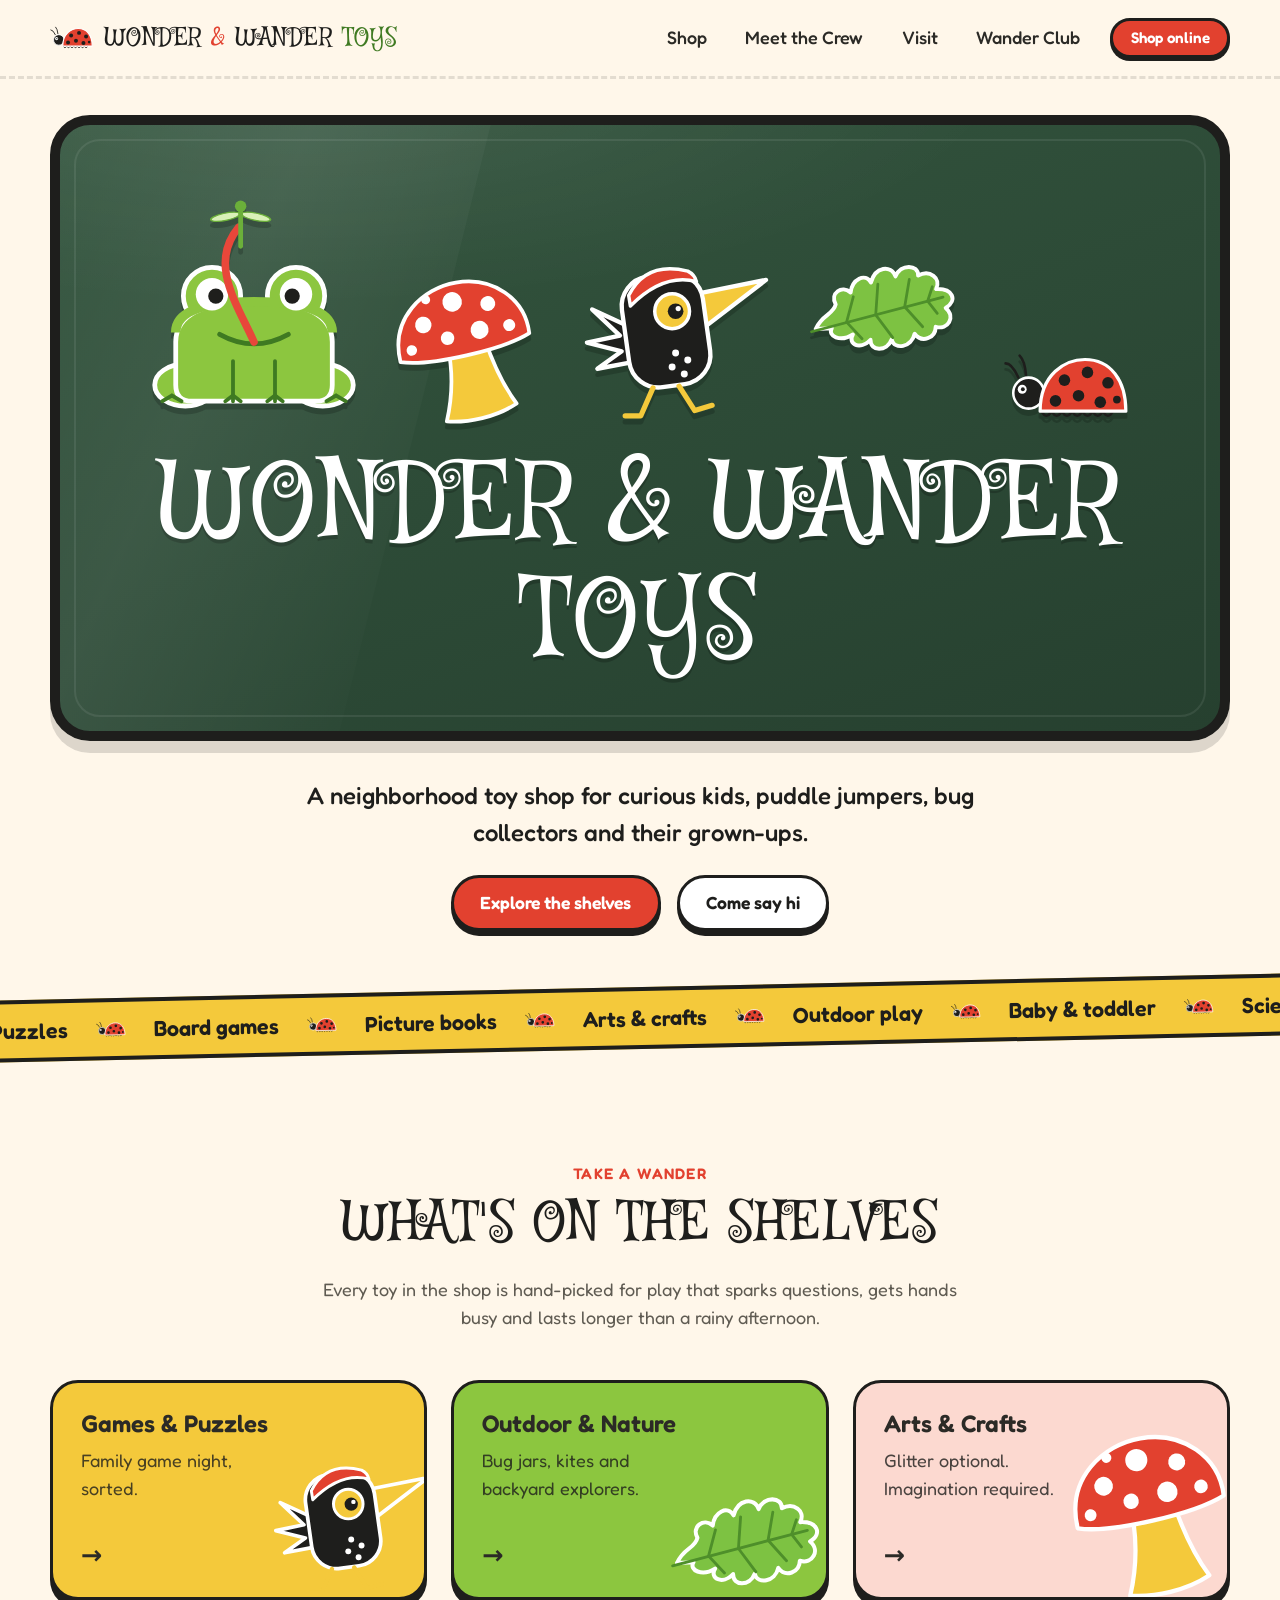
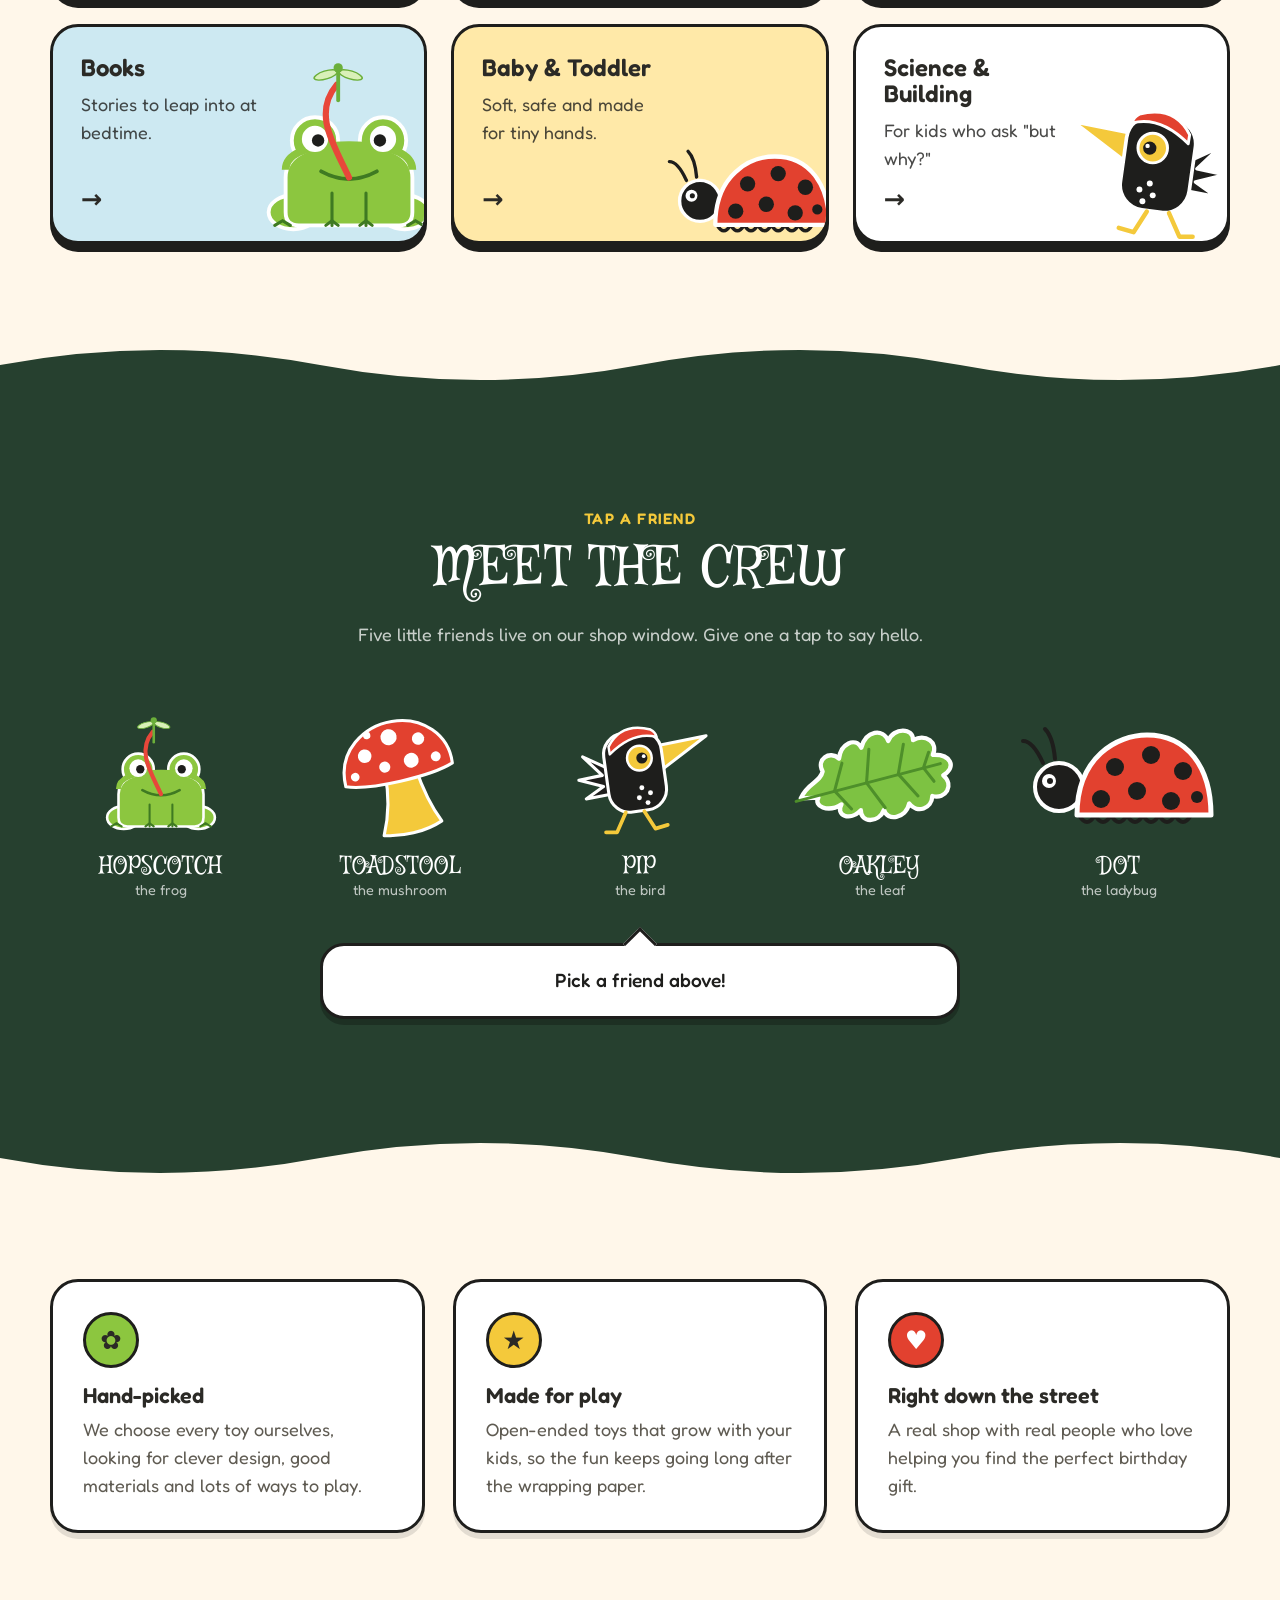
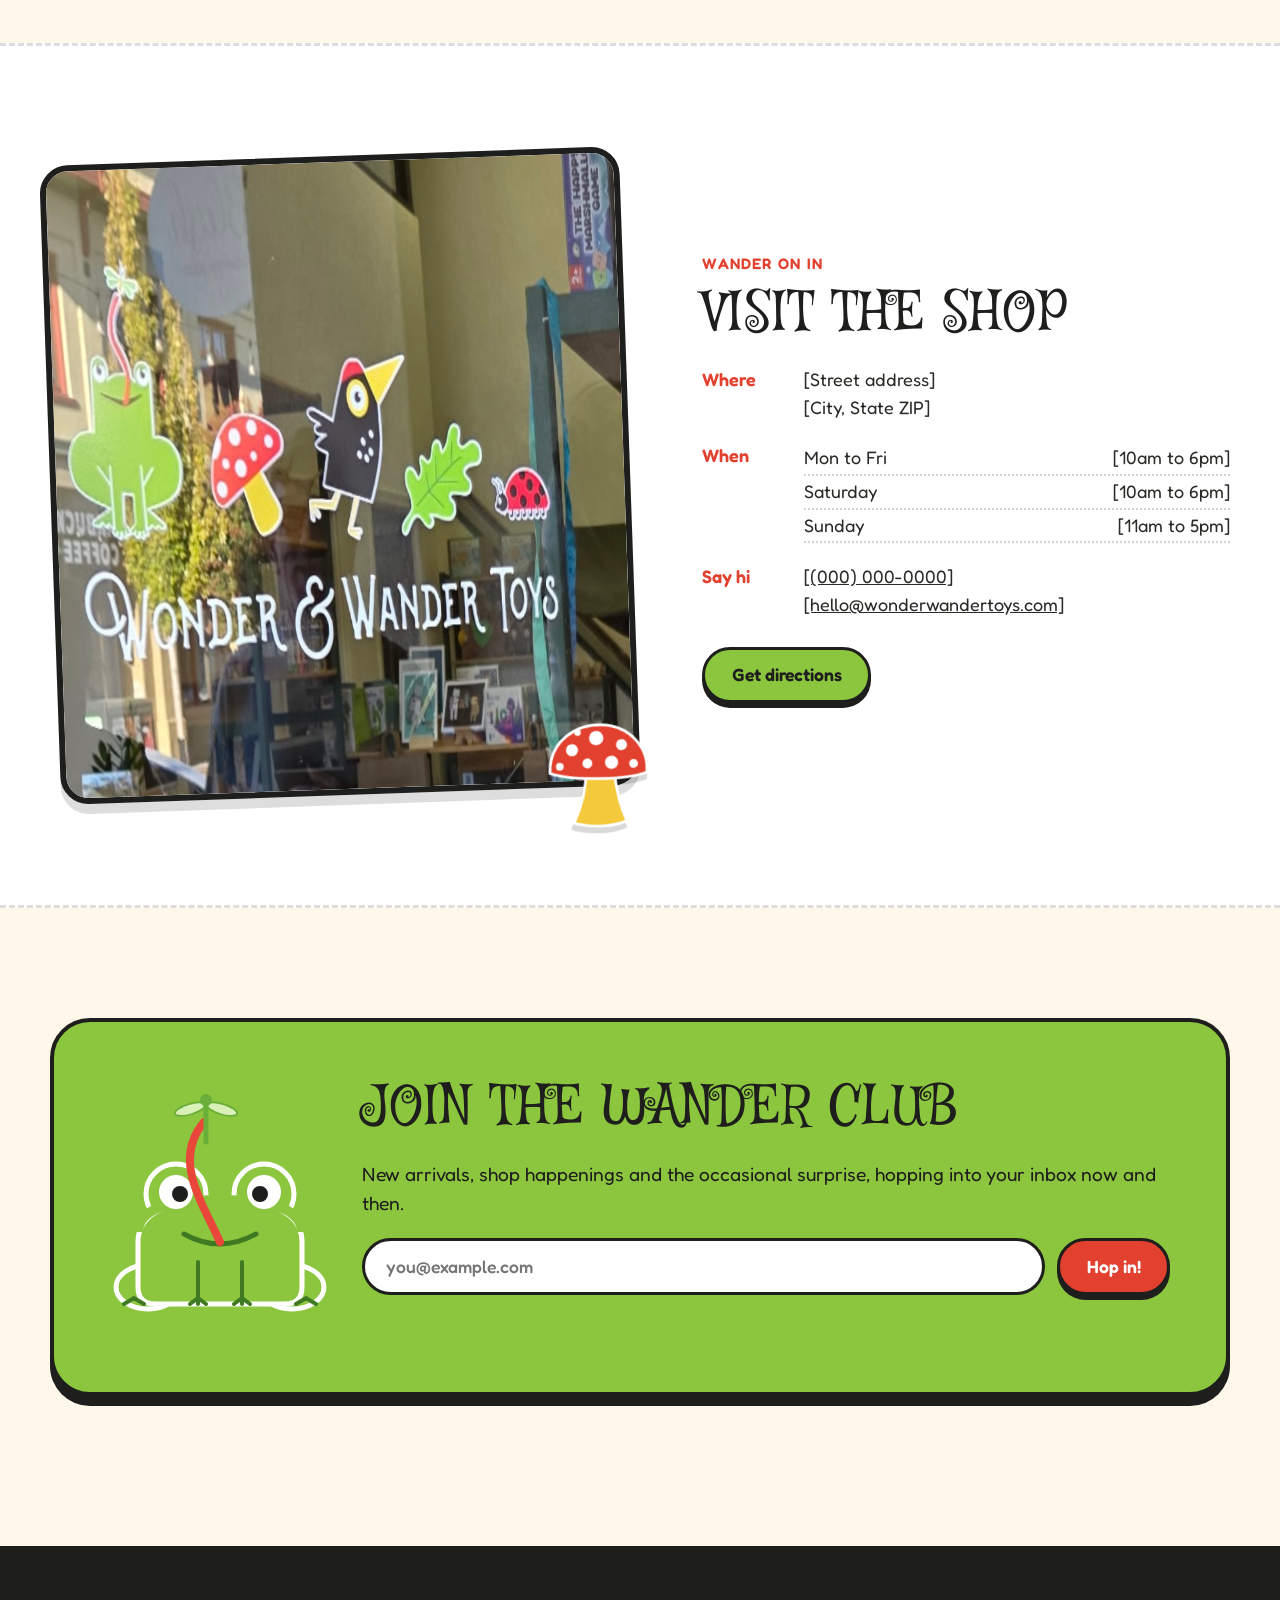
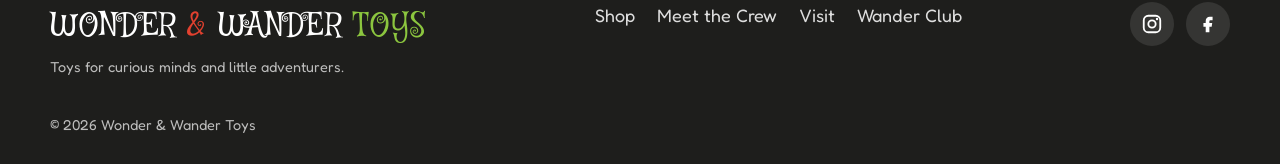
==== wonder-wander/index.html @ a9e7750f "Add Wonder & Wander Toys redesign site Standalone static site built around the shop-window character" ====
<!doctype html>
<html lang="en">
<head>
  <meta charset="utf-8">
  <meta name="viewport" content="width=device-width, initial-scale=1">
  <title>Wonder &amp; Wander Toys</title>
  <meta name="description" content="Wonder & Wander Toys is a neighborhood toy shop full of hand-picked toys, games, books and craft kits for curious kids and their grown-ups.">
  <meta name="theme-color" content="#FFF7EA">
  <link rel="icon" href="characters/ladybug.svg" type="image/svg+xml">
  <link rel="preload" href="fonts/mystery-quest.woff2" as="font" type="font/woff2" crossorigin>
  <link rel="preload" href="fonts/fredoka.woff2" as="font" type="font/woff2" crossorigin>
  <link rel="stylesheet" href="styles.css">
</head>
<body>
  <a class="skip" href="#main">Skip to content</a>

  <!-- ============ HEADER ============ -->
  <header class="site-header">
    <div class="wrap header-inner">
      <a class="brand" href="#top" aria-label="Wonder and Wander Toys, home">
        <img src="characters/ladybug.svg" alt="" width="44" height="29">
        <span class="wordmark">Wonder <span class="amp">&amp;</span> Wander <span class="toys">Toys</span></span>
      </a>
      <button class="nav-toggle" aria-expanded="false" aria-controls="site-nav">
        <span class="sr-only">Menu</span>
        <span class="bars" aria-hidden="true"></span>
      </button>
      <nav id="site-nav" class="site-nav" aria-label="Main">
        <a href="#shelves">Shop</a>
        <a href="#crew">Meet the Crew</a>
        <a href="#visit">Visit</a>
        <a href="#club">Wander Club</a>
        <!-- TODO: point to the real online store -->
        <a class="btn btn-red btn-sm" href="#shelves">Shop online</a>
      </nav>
    </div>
  </header>

  <main id="main">

    <!-- ============ HERO (the shop window) ============ -->
    <section class="hero" id="top">
      <div class="wrap">
        <div class="window">
          <div class="window-glare" aria-hidden="true"></div>
          <div class="parade" aria-hidden="true">
            <img class="c c-frog" src="characters/frog.svg" alt="">
            <img class="c c-mushroom" src="characters/mushroom.svg" alt="">
            <img class="c c-bird" src="characters/bird.svg" alt="">
            <img class="c c-leaf" src="characters/leaf.svg" alt="">
            <img class="c c-ladybug" src="characters/ladybug.svg" alt="">
          </div>
          <h1 class="hero-title">
            <span class="w">Wonder</span> <span class="amp">&amp;</span> <span class="w">Wander</span> <span class="w">Toys</span>
          </h1>
        </div>

        <div class="hero-copy">
          <p class="lead">A neighborhood toy shop for curious kids, puddle jumpers, bug collectors and their grown-ups.</p>
          <div class="cta-row">
            <a class="btn btn-red" href="#shelves">Explore the shelves</a>
            <a class="btn btn-ghost" href="#visit">Come say hi</a>
          </div>
        </div>
      </div>
    </section>

    <!-- ============ MARQUEE ============ -->
    <div class="marquee" aria-hidden="true">
      <div class="marquee-track">
        <span>Puzzles</span><i></i><span>Board games</span><i></i><span>Picture books</span><i></i><span>Arts &amp; crafts</span><i></i><span>Outdoor play</span><i></i><span>Baby &amp; toddler</span><i></i><span>Science kits</span><i></i><span>Pretend play</span><i></i>
        <span>Puzzles</span><i></i><span>Board games</span><i></i><span>Picture books</span><i></i><span>Arts &amp; crafts</span><i></i><span>Outdoor play</span><i></i><span>Baby &amp; toddler</span><i></i><span>Science kits</span><i></i><span>Pretend play</span><i></i>
      </div>
    </div>

    <!-- ============ SHELVES / CATEGORIES ============ -->
    <section class="section" id="shelves">
      <div class="wrap">
        <header class="section-head">
          <p class="eyebrow">Take a wander</p>
          <h2>What's on the shelves</h2>
          <p>Every toy in the shop is hand-picked for play that sparks questions, gets hands busy and lasts longer than a rainy afternoon.</p>
        </header>

        <!-- TODO: link each card to its matching collection in the online store -->
        <ul class="shelves">
          <li><a class="shelf shelf-yellow" href="#">
            <img src="characters/bird.svg" alt="" class="shelf-art">
            <h3>Games &amp; Puzzles</h3><p>Family game night, sorted.</p>
            <span class="arrow" aria-hidden="true">→</span></a></li>
          <li><a class="shelf shelf-green" href="#">
            <img src="characters/leaf.svg" alt="" class="shelf-art">
            <h3>Outdoor &amp; Nature</h3><p>Bug jars, kites and backyard explorers.</p>
            <span class="arrow" aria-hidden="true">→</span></a></li>
          <li><a class="shelf shelf-red" href="#">
            <img src="characters/mushroom.svg" alt="" class="shelf-art">
            <h3>Arts &amp; Crafts</h3><p>Glitter optional. Imagination required.</p>
            <span class="arrow" aria-hidden="true">→</span></a></li>
          <li><a class="shelf shelf-sky" href="#">
            <img src="characters/frog.svg" alt="" class="shelf-art">
            <h3>Books</h3><p>Stories to leap into at bedtime.</p>
            <span class="arrow" aria-hidden="true">→</span></a></li>
          <li><a class="shelf shelf-pink" href="#">
            <img src="characters/ladybug.svg" alt="" class="shelf-art">
            <h3>Baby &amp; Toddler</h3><p>Soft, safe and made for tiny hands.</p>
            <span class="arrow" aria-hidden="true">→</span></a></li>
          <li><a class="shelf shelf-cream" href="#">
            <img src="characters/bird.svg" alt="" class="shelf-art flip">
            <h3>Science &amp; Building</h3><p>For kids who ask "but why?"</p>
            <span class="arrow" aria-hidden="true">→</span></a></li>
        </ul>
      </div>
    </section>

    <!-- ============ MEET THE CREW ============ -->
    <section class="section crew-section" id="crew">
      <svg class="wave wave-top" viewBox="0 0 1440 60" preserveAspectRatio="none" aria-hidden="true"><path d="M0 60 V30 Q180 0 360 30 T720 30 T1080 30 T1440 30 V60 Z"/></svg>
      <div class="wrap">
        <header class="section-head on-dark">
          <p class="eyebrow">Tap a friend</p>
          <h2>Meet the Crew</h2>
          <p>Five little friends live on our shop window. Give one a tap to say hello.</p>
        </header>

        <div class="crew" role="list">
          <button class="pal" role="listitem" data-say="Ribbit! I'm Hopscotch. I'll try any game once. Twice if there's a dragonfly involved.">
            <img src="characters/frog.svg" alt=""><span class="pal-name">Hopscotch<small>the frog</small></span>
          </button>
          <button class="pal" role="listitem" data-say="I'm Toadstool! I pop up wherever there's painting, gluing or building happening.">
            <img src="characters/mushroom.svg" alt=""><span class="pal-name">Toadstool<small>the mushroom</small></span>
          </button>
          <button class="pal" role="listitem" data-say="Caw! I'm Pip. I collect shiny facts and I have SO many questions.">
            <img src="characters/bird.svg" alt=""><span class="pal-name">Pip<small>the bird</small></span>
          </button>
          <button class="pal" role="listitem" data-say="I'm Oakley! I go wherever the wind blows. That's what wandering is all about.">
            <img src="characters/leaf.svg" alt=""><span class="pal-name">Oakley<small>the leaf</small></span>
          </button>
          <button class="pal" role="listitem" data-say="Hi, I'm Dot! I'm small, but I count my spots every single day. Seven! Still seven.">
            <img src="characters/ladybug.svg" alt=""><span class="pal-name">Dot<small>the ladybug</small></span>
          </button>
        </div>
        <p class="speech" aria-live="polite"><span>Pick a friend above!</span></p>
      </div>
      <svg class="wave wave-bottom" viewBox="0 0 1440 60" preserveAspectRatio="none" aria-hidden="true"><path d="M0 0 V30 Q180 60 360 30 T720 30 T1080 30 T1440 30 V0 Z"/></svg>
    </section>

    <!-- ============ WHY ============ -->
    <section class="section" id="why">
      <div class="wrap why">
        <div class="why-card">
          <span class="badge badge-green" aria-hidden="true">✿</span>
          <h3>Hand-picked</h3>
          <p>We choose every toy ourselves, looking for clever design, good materials and lots of ways to play.</p>
        </div>
        <div class="why-card">
          <span class="badge badge-yellow" aria-hidden="true">★</span>
          <h3>Made for play</h3>
          <p>Open-ended toys that grow with your kids, so the fun keeps going long after the wrapping paper.</p>
        </div>
        <div class="why-card">
          <span class="badge badge-red" aria-hidden="true">♥</span>
          <h3>Right down the street</h3>
          <p>A real shop with real people who love helping you find the perfect birthday gift.</p>
        </div>
      </div>
    </section>

    <!-- ============ VISIT ============ -->
    <section class="section visit-section" id="visit">
      <div class="wrap visit">
        <figure class="visit-photo">
          <img src="brand/storefront-window.jpg" alt="The Wonder and Wander Toys shop window with the frog, mushroom, bird, leaf and ladybug decals" width="1000" height="639" loading="lazy">
          <img class="visit-sticker" src="characters/mushroom.svg" alt="" aria-hidden="true">
        </figure>
        <div class="visit-info">
          <p class="eyebrow">Wander on in</p>
          <h2>Visit the shop</h2>
          <!-- TODO: replace the bracketed placeholders with real store details -->
          <dl class="details">
            <div><dt>Where</dt><dd>[Street address]<br>[City, State ZIP]</dd></div>
            <div><dt>When</dt><dd>
              <ul class="hours">
                <li><span>Mon to Fri</span><span>[10am to 6pm]</span></li>
                <li><span>Saturday</span><span>[10am to 6pm]</span></li>
                <li><span>Sunday</span><span>[11am to 5pm]</span></li>
              </ul>
            </dd></div>
            <div><dt>Say hi</dt><dd><a href="tel:+10000000000">[(000) 000-0000]</a><br><a href="mailto:hello@wonderwandertoys.com">[hello@wonderwandertoys.com]</a></dd></div>
          </dl>
          <a class="btn btn-green" href="#">Get directions</a>
        </div>
      </div>
    </section>

    <!-- ============ CLUB / NEWSLETTER ============ -->
    <section class="section" id="club">
      <div class="wrap">
        <div class="club">
          <img class="club-frog" src="characters/frog.svg" alt="" aria-hidden="true">
          <div class="club-copy">
            <h2>Join the Wander Club</h2>
            <p>New arrivals, shop happenings and the occasional surprise, hopping into your inbox now and then.</p>
            <!-- TODO: connect to the newsletter provider (Mailchimp, Klaviyo, Shopify, etc.) -->
            <form class="club-form" action="#" method="post" novalidate>
              <label class="sr-only" for="email">Email address</label>
              <input id="email" name="email" type="email" placeholder="you@example.com" autocomplete="email" required>
              <button class="btn btn-red" type="submit">Hop in!</button>
            </form>
            <p class="form-msg" role="status" aria-live="polite"></p>
          </div>
        </div>
      </div>
    </section>
  </main>

  <!-- ============ FOOTER ============ -->
  <footer class="site-footer">
    <div class="crawl" aria-hidden="true"><img src="characters/ladybug.svg" alt=""></div>
    <div class="wrap footer-inner">
      <div>
        <p class="wordmark footer-mark">Wonder <span class="amp">&amp;</span> Wander <span class="toys">Toys</span></p>
        <p class="tiny">Toys for curious minds and little adventurers.</p>
      </div>
      <nav class="footer-nav" aria-label="Footer">
        <a href="#shelves">Shop</a>
        <a href="#crew">Meet the Crew</a>
        <a href="#visit">Visit</a>
        <a href="#club">Wander Club</a>
      </nav>
      <!-- TODO: add real social links -->
      <div class="social">
        <a href="#" aria-label="Instagram">
          <svg viewBox="0 0 24 24" width="22" height="22" aria-hidden="true"><rect x="3" y="3" width="18" height="18" rx="5" fill="none" stroke="currentColor" stroke-width="2"/><circle cx="12" cy="12" r="4" fill="none" stroke="currentColor" stroke-width="2"/><circle cx="17.5" cy="6.5" r="1.3" fill="currentColor"/></svg>
        </a>
        <a href="#" aria-label="Facebook">
          <svg viewBox="0 0 24 24" width="22" height="22" aria-hidden="true"><path d="M14 8h3V4h-3c-2.8 0-4.5 1.8-4.5 4.6V11H7v4h2.5v6h4v-6H16l.6-4h-3.1V9c0-.6.4-1 1-1z" fill="currentColor"/></svg>
        </a>
      </div>
    </div>
    <p class="wrap tiny copyright">© <span id="year">2026</span> Wonder &amp; Wander Toys</p>
  </footer>

  <script src="script.js" defer></script>
</body>
</html>
---- wonder-wander/styles.css ----
/* ==========================================================
   Wonder & Wander Toys
   Palette pulled straight from the shop-window characters.
   ========================================================== */

@font-face {
  font-family: "Mystery Quest";
  src: url("fonts/mystery-quest.woff2") format("woff2");
  font-display: swap;
}
@font-face {
  font-family: "Fredoka";
  src: url("fonts/fredoka.woff2") format("woff2");
  font-weight: 300 700;
  font-display: swap;
}

:root {
  --frog: #8CC63F;
  --leaf: #7DC242;
  --moss: #3F7A22;
  --berry: #E2412F;
  --berry-dark: #B92E1F;
  --sun: #F4C93B;
  --ink: #1E1E1C;
  --cream: #FFF7EA;
  --paper: #FFFFFF;
  --window: #26402F;      /* shop-window glass */
  --window-2: #34563F;
  --sky: #CDE9F2;
  --pink: #FCD9D0;
  --text: #2B2A26;
  --muted: #5F5B52;

  --display: "Mystery Quest", "Fredoka", system-ui, sans-serif;
  --body: "Fredoka", ui-rounded, system-ui, -apple-system, "Segoe UI", sans-serif;

  --radius: 28px;
  --shadow: 0 6px 0 rgba(30, 30, 28, .12);
  --wrap: 1180px;
}

*, *::before, *::after { box-sizing: border-box; }
html { scroll-behavior: smooth; scroll-padding-top: 90px; overflow-x: clip; }
body {
  margin: 0;
  font-family: var(--body);
  font-size: 1.125rem;
  line-height: 1.55;
  color: var(--text);
  background: var(--cream);
  -webkit-font-smoothing: antialiased;
  overflow-x: clip;
}
img { max-width: 100%; display: block; }
a { color: inherit; }
h1, h2, h3 { line-height: 1.1; margin: 0 0 .4em; }
h2 { font-family: var(--display); font-weight: 400; font-size: clamp(2.2rem, 5vw, 3.4rem); text-transform: uppercase; letter-spacing: .02em; color: var(--ink); }
h3 { font-weight: 600; font-size: 1.35rem; }
p { margin: 0 0 1em; }

.wrap { width: min(100% - 32px, var(--wrap)); margin-inline: auto; }
.sr-only { position: absolute; width: 1px; height: 1px; overflow: hidden; clip: rect(0 0 0 0); white-space: nowrap; }
.skip { position: absolute; left: -999px; top: 8px; background: var(--ink); color: #fff; padding: 8px 14px; border-radius: 10px; z-index: 100; }
.skip:focus { left: 8px; }
:focus-visible { outline: 3px dashed var(--berry); outline-offset: 3px; }

/* ---------- Buttons ---------- */
.btn {
  display: inline-flex; align-items: center; justify-content: center; gap: .4em;
  font: 600 1.1rem/1 var(--body);
  padding: .9em 1.5em;
  border-radius: 999px;
  border: 3px solid var(--ink);
  text-decoration: none;
  cursor: pointer;
  box-shadow: 0 5px 0 var(--ink);
  transition: transform .15s ease, box-shadow .15s ease;
}
.btn:hover { transform: translateY(-2px); box-shadow: 0 7px 0 var(--ink); }
.btn:active { transform: translateY(4px); box-shadow: 0 1px 0 var(--ink); }
.btn-red { background: var(--berry); color: #fff; }
.btn-green { background: var(--frog); color: var(--ink); }
.btn-ghost { background: var(--paper); color: var(--ink); }
.btn-sm { font-size: .95rem; padding: .65em 1.15em; box-shadow: 0 3px 0 var(--ink); }

/* ---------- Header ---------- */
.site-header {
  position: sticky; top: 0; z-index: 50;
  background: color-mix(in srgb, var(--cream) 92%, transparent);
  backdrop-filter: blur(8px);
  border-bottom: 3px dashed rgba(30, 30, 28, .12);
}
.header-inner { display: flex; align-items: center; justify-content: space-between; min-height: 76px; gap: 16px; }
.brand { display: flex; align-items: center; gap: 10px; text-decoration: none; }
.brand img { transition: transform .4s ease; }
.brand:hover img { transform: translateX(6px) rotate(-6deg); }
.wordmark { font-family: var(--display); text-transform: uppercase; font-size: 1.55rem; color: var(--ink); letter-spacing: .02em; white-space: nowrap; }
.amp { color: var(--berry); }
.toys { color: var(--moss); }

.site-nav { display: flex; align-items: center; gap: 6px; }
.site-nav a:not(.btn) { text-decoration: none; font-weight: 500; padding: .5em .9em; border-radius: 999px; transition: background .2s; }
.site-nav a:not(.btn):nth-child(1):hover { background: var(--sun); }
.site-nav a:not(.btn):nth-child(2):hover { background: var(--frog); }
.site-nav a:not(.btn):nth-child(3):hover { background: var(--pink); }
.site-nav a:not(.btn):nth-child(4):hover { background: var(--sky); }
.site-nav .btn { margin-left: 8px; }

.nav-toggle { display: none; width: 48px; height: 48px; border-radius: 14px; border: 3px solid var(--ink); background: var(--sun); cursor: pointer; }
.bars, .bars::before, .bars::after { display: block; width: 22px; height: 3px; background: var(--ink); border-radius: 3px; margin: auto; position: relative; transition: transform .25s; }
.bars::before, .bars::after { content: ""; position: absolute; left: 0; }
.bars::before { top: -7px; } .bars::after { top: 7px; }
.nav-toggle[aria-expanded="true"] .bars { background: transparent; }
.nav-toggle[aria-expanded="true"] .bars::before { transform: translateY(7px) rotate(45deg); }
.nav-toggle[aria-expanded="true"] .bars::after { transform: translateY(-7px) rotate(-45deg); }

/* ---------- Hero: the shop window ---------- */
.hero { padding: 36px 0 56px; }
.window {
  position: relative;
  overflow: hidden;
  border-radius: 40px;
  border: 10px solid var(--ink);
  background:
    radial-gradient(1200px 400px at 20% -10%, rgba(255,255,255,.08), transparent 60%),
    linear-gradient(160deg, var(--window-2), var(--window));
  padding: clamp(28px, 5vw, 64px) clamp(16px, 4vw, 56px) clamp(28px, 4vw, 52px);
  box-shadow: 0 12px 0 rgba(30,30,28,.15);
}
.window::after { /* window frame mullion line */
  content: ""; position: absolute; inset: 14px; border-radius: 26px;
  border: 2px solid rgba(255,255,255,.08); pointer-events: none;
}
.window-glare {
  position: absolute; top: -30%; left: -10%; width: 40%; height: 160%;
  background: linear-gradient(100deg, transparent, rgba(255,255,255,.07), transparent);
  transform: rotate(14deg);
  animation: glare 9s ease-in-out infinite;
  pointer-events: none;
}
@keyframes glare { 0%, 60% { left: -40%; } 100% { left: 120%; } }

.parade {
  display: flex; align-items: flex-end; justify-content: center;
  gap: clamp(6px, 2.5vw, 34px);
  margin-bottom: clamp(8px, 2vw, 20px);
}
.parade .c { height: auto; filter: drop-shadow(0 6px 0 rgba(0,0,0,.18)); transform-origin: bottom center; }
.c-frog     { width: clamp(80px, 17vw, 210px); animation: bob 4s ease-in-out infinite; }
.c-mushroom { width: clamp(58px, 12vw, 150px); animation: wobble 5s ease-in-out infinite; }
.c-bird     { width: clamp(76px, 16vw, 200px); animation: hop 2.6s ease-in-out infinite; }
.c-leaf     { width: clamp(64px, 13vw, 170px); animation: sway 4.5s ease-in-out infinite; align-self: center; }
.c-ladybug  { width: clamp(50px, 10vw, 128px); animation: scoot 6s ease-in-out infinite; }

@keyframes bob    { 0%,100% { transform: translateY(0); } 50% { transform: translateY(-6px); } }
@keyframes wobble { 0%,100% { transform: rotate(0); } 50% { transform: rotate(-5deg); } }
@keyframes hop    { 0%, 70%, 100% { transform: translateY(0); } 78% { transform: translateY(-18px) rotate(-4deg); } 86% { transform: translateY(0); } 92% { transform: translateY(-6px); } }
@keyframes sway   { 0%,100% { transform: rotate(-8deg) translateY(0); } 50% { transform: rotate(8deg) translateY(-10px); } }
@keyframes scoot  { 0%,100% { transform: translateX(0); } 50% { transform: translateX(-12px); } }

.hero-title {
  font-family: var(--display); font-weight: 400;
  text-transform: uppercase; text-align: center;
  color: #fff;
  font-size: clamp(2.3rem, 9vw, 6.6rem);
  letter-spacing: .02em;
  margin: 0;
  text-shadow: 0 4px 0 rgba(0,0,0,.2);
}
.hero-title .amp { color: #fff; display: inline-block; transform: scale(1.1); }
.hero-title .w::first-letter { font-size: 1.18em; }

.hero-copy { text-align: center; max-width: 720px; margin: 36px auto 0; }
.lead { font-size: clamp(1.2rem, 2.4vw, 1.5rem); font-weight: 500; color: var(--ink); }
.cta-row { display: flex; flex-wrap: wrap; justify-content: center; gap: 16px; }

/* ---------- Marquee ---------- */
.marquee { background: var(--sun); border-block: 4px solid var(--ink); overflow: hidden; transform: rotate(-1.2deg); margin: 0 -10px; }
.marquee-track { display: flex; align-items: center; gap: 28px; width: max-content; padding: 14px 0; animation: marquee 32s linear infinite; }
.marquee span { font: 600 1.35rem var(--body); color: var(--ink); white-space: nowrap; }
.marquee i { width: 30px; height: 20px; background: url("characters/ladybug.svg") center/contain no-repeat; flex: none; }
@keyframes marquee { to { transform: translateX(-50%); } }

/* ---------- Sections ---------- */
.section { padding: clamp(64px, 9vw, 110px) 0; position: relative; }
.section-head { text-align: center; max-width: 660px; margin: 0 auto 48px; }
.section-head p:last-child { color: var(--muted); }
.eyebrow { display: inline-block; font-weight: 600; font-size: .95rem; letter-spacing: .08em; text-transform: uppercase; color: var(--berry); margin-bottom: .6em; }

/* ---------- Shelves ---------- */
.shelves { list-style: none; padding: 0; margin: 0; display: grid; grid-template-columns: repeat(auto-fill, minmax(min(100%, 320px), 1fr)); gap: 24px; }
.shelf {
  position: relative; display: block; height: 100%; min-height: 220px;
  padding: 28px 28px 30px; border-radius: var(--radius);
  border: 3px solid var(--ink); box-shadow: 0 8px 0 var(--ink);
  text-decoration: none; overflow: hidden;
  transition: transform .2s ease, box-shadow .2s ease;
}
.shelf h3 { position: relative; z-index: 1; font-size: 1.5rem; max-width: 62%; }
.shelf p { position: relative; z-index: 1; margin: 0; max-width: 58%; color: var(--ink); opacity: .8; }
.shelf-art { position: absolute; right: -10px; bottom: -6px; width: 46%; max-width: 170px; transition: transform .35s cubic-bezier(.3,1.6,.5,1); }
.shelf-art.flip { transform: scaleX(-1); }
.shelf .arrow { position: absolute; left: 28px; bottom: 22px; font-size: 1.6rem; font-weight: 600; transition: transform .2s; }
.shelf:hover { transform: translateY(-4px) rotate(-.6deg); box-shadow: 0 12px 0 var(--ink); }
.shelf:hover .shelf-art { transform: translateY(-8px) rotate(-8deg) scale(1.06); }
.shelf:hover .shelf-art.flip { transform: scaleX(-1) translateY(-8px) rotate(-8deg) scale(1.06); }
.shelf:hover .arrow { transform: translateX(8px); }
.shelf-yellow { background: var(--sun); }
.shelf-green  { background: var(--frog); }
.shelf-red    { background: var(--pink); }
.shelf-sky    { background: var(--sky); }
.shelf-pink   { background: #FFE9A8; }
.shelf-cream  { background: var(--paper); }

/* ---------- Crew ---------- */
.crew-section { background: var(--window); color: #fff; margin: 40px 0; }
.wave { position: absolute; left: 0; width: 100%; height: 60px; fill: var(--window); }
.wave-top { top: -59px; }
.wave-bottom { bottom: -59px; }
.on-dark h2 { color: #fff; }
.on-dark p:last-child { color: rgba(255,255,255,.75); }
.on-dark .eyebrow { color: var(--sun); }

.crew { display: grid; grid-template-columns: repeat(5, 1fr); gap: 18px; align-items: end; }
.pal {
  appearance: none; border: 0; background: transparent; color: #fff; cursor: pointer;
  display: flex; flex-direction: column; align-items: center; gap: 14px;
  padding: 14px 8px; border-radius: 24px; font: inherit;
  transition: background .2s;
}
.pal img { height: 130px; width: auto; max-width: 100%; transition: transform .3s cubic-bezier(.3,1.6,.5,1); }
.pal:hover { background: rgba(255,255,255,.06); }
.pal:hover img { transform: translateY(-8px) rotate(-4deg); }
.pal.is-active { background: rgba(255,255,255,.1); }
.pal.is-active img { animation: wiggle .6s ease; }
.pal-name { font-family: var(--display); text-transform: uppercase; font-size: 1.5rem; line-height: 1; text-align: center; }
.pal-name small { display: block; font-family: var(--body); text-transform: none; font-size: .9rem; opacity: .7; margin-top: 4px; }
@keyframes wiggle { 0%,100% { transform: rotate(0); } 20% { transform: rotate(-12deg) scale(1.08); } 40% { transform: rotate(10deg); } 60% { transform: rotate(-6deg); } 80% { transform: rotate(3deg); } }

.speech {
  position: relative; max-width: 640px; margin: 32px auto 0;
  background: var(--paper); color: var(--ink);
  border: 3px solid var(--ink); border-radius: 24px;
  padding: 20px 26px; text-align: center; font-size: 1.2rem; font-weight: 500;
  box-shadow: 0 6px 0 rgba(0,0,0,.25);
}
.speech::before {
  content: ""; position: absolute; top: -14px; left: var(--tail, 50%);
  width: 24px; height: 24px; background: var(--paper);
  border-left: 3px solid var(--ink); border-top: 3px solid var(--ink);
  transform: translateX(-50%) rotate(45deg); transition: left .3s ease;
}
.speech span { display: inline-block; }
.speech.pop span { animation: pop .35s ease; }
@keyframes pop { from { transform: scale(.9); opacity: 0; } to { transform: scale(1); opacity: 1; } }

/* ---------- Why ---------- */
.why { display: grid; grid-template-columns: repeat(3, 1fr); gap: 28px; }
.why-card { background: var(--paper); border: 3px solid var(--ink); border-radius: var(--radius); padding: 30px; box-shadow: var(--shadow); }
.why-card p { color: var(--muted); margin: 0; }
.badge { display: inline-grid; place-items: center; width: 56px; height: 56px; border-radius: 50%; border: 3px solid var(--ink); font-size: 1.6rem; margin-bottom: 16px; }
.badge-green { background: var(--frog); }
.badge-yellow { background: var(--sun); }
.badge-red { background: var(--berry); color: #fff; }

/* ---------- Visit ---------- */
.visit-section { background: var(--paper); border-block: 3px dashed rgba(30,30,28,.15); }
.visit { display: grid; grid-template-columns: 1.1fr 1fr; gap: clamp(32px, 6vw, 72px); align-items: center; }
.visit-photo { position: relative; margin: 0; }
.visit-photo > img:first-child { border-radius: var(--radius); border: 6px solid var(--ink); transform: rotate(-2deg); box-shadow: 0 10px 0 rgba(30,30,28,.15); }
.visit-sticker { position: absolute; width: 110px; right: -24px; bottom: -36px; transform: rotate(12deg); filter: drop-shadow(0 6px 0 rgba(0,0,0,.15)); }
.details { margin: 8px 0 28px; display: grid; gap: 20px; }
.details > div { display: grid; grid-template-columns: 90px 1fr; gap: 12px; }
.details dt { font-weight: 600; color: var(--berry); }
.details dd { margin: 0; }
.hours { list-style: none; margin: 0; padding: 0; }
.hours li { display: flex; justify-content: space-between; gap: 16px; border-bottom: 2px dotted rgba(30,30,28,.2); padding: 2px 0; }

/* ---------- Club ---------- */
.club {
  position: relative; display: grid; grid-template-columns: auto 1fr; gap: 32px; align-items: center;
  background: var(--frog); border: 4px solid var(--ink); border-radius: 40px;
  padding: clamp(28px, 5vw, 56px); box-shadow: 0 10px 0 var(--ink);
}
.club-frog { width: clamp(120px, 18vw, 220px); }
.club h2 { color: var(--ink); }
.club-copy > p { font-size: 1.2rem; color: var(--ink); }
.club-form { display: flex; gap: 12px; flex-wrap: wrap; }
.club-form input {
  flex: 1 1 240px; min-width: 0; font: 500 1.1rem var(--body);
  padding: .85em 1.2em; border-radius: 999px; border: 3px solid var(--ink); background: var(--paper);
}
.form-msg { margin: 12px 0 0; font-weight: 600; min-height: 1.5em; }

/* ---------- Footer ---------- */
.site-footer { position: relative; background: var(--ink); color: #fff; padding: 56px 0 28px; margin-top: 40px; }
.crawl { position: absolute; top: -26px; left: 0; width: 100%; height: 30px; overflow: hidden; pointer-events: none; }
.crawl img { width: 46px; position: absolute; left: -60px; bottom: 0; animation: crawl 22s linear infinite; }
@keyframes crawl { to { left: 100%; } }
.crawl img { transform: scaleX(-1); }
.footer-inner { display: flex; flex-wrap: wrap; justify-content: space-between; align-items: flex-start; gap: 28px; }
.footer-mark { color: #fff; font-size: 2rem; margin: 0 0 4px; }
.footer-mark .toys { color: var(--frog); }
.footer-nav { display: flex; flex-wrap: wrap; gap: 8px 22px; }
.footer-nav a { text-decoration: none; opacity: .85; }
.footer-nav a:hover { opacity: 1; color: var(--sun); }
.social { display: flex; gap: 12px; }
.social a { display: grid; place-items: center; width: 44px; height: 44px; border-radius: 50%; background: rgba(255,255,255,.1); transition: background .2s, color .2s; }
.social a:hover { background: var(--sun); color: var(--ink); }
.tiny { font-size: .9rem; opacity: .7; margin-block: 0; }
.copyright { margin-top: 36px; }

/* ---------- Scroll reveal ---------- */
.reveal { opacity: 0; transform: translateY(24px); transition: opacity .6s ease, transform .6s ease; }
.reveal.in { opacity: 1; transform: none; }

/* ---------- Responsive ---------- */
@media (max-width: 900px) {
  .nav-toggle { display: block; }
  .site-nav {
    position: absolute; top: 100%; left: 16px; right: 16px;
    flex-direction: column; align-items: stretch; gap: 4px;
    background: var(--paper); border: 3px solid var(--ink); border-radius: 24px;
    padding: 12px; box-shadow: 0 8px 0 var(--ink);
    opacity: 0; visibility: hidden; transform: translateY(-8px); transition: .2s ease;
  }
  .site-nav.open { opacity: 1; visibility: visible; transform: none; }
  .site-nav a:not(.btn) { padding: .8em 1em; }
  .site-nav .btn { margin: 6px 0 0; }
  .crew { grid-template-columns: repeat(3, 1fr); }
  .why { grid-template-columns: 1fr; }
  .visit { grid-template-columns: 1fr; }
  .club { grid-template-columns: 1fr; text-align: center; }
  .club-frog { margin: 0 auto; }
  .club-form { justify-content: center; }
}
@media (max-width: 520px) {
  body { font-size: 1.05rem; }
  .wordmark { font-size: 1.2rem; }
  .brand img { width: 34px; }
  .window { border-width: 6px; border-radius: 28px; }
  .crew { grid-template-columns: repeat(2, 1fr); }
  .pal img { height: 100px; }
  .details > div { grid-template-columns: 1fr; gap: 2px; }
  .visit-sticker { width: 80px; right: -6px; }
  .club-form .btn { width: 100%; }
}

@media (prefers-reduced-motion: reduce) {
  *, *::before, *::after { animation: none !important; transition: none !important; scroll-behavior: auto !important; }
  .reveal { opacity: 1; transform: none; }
}
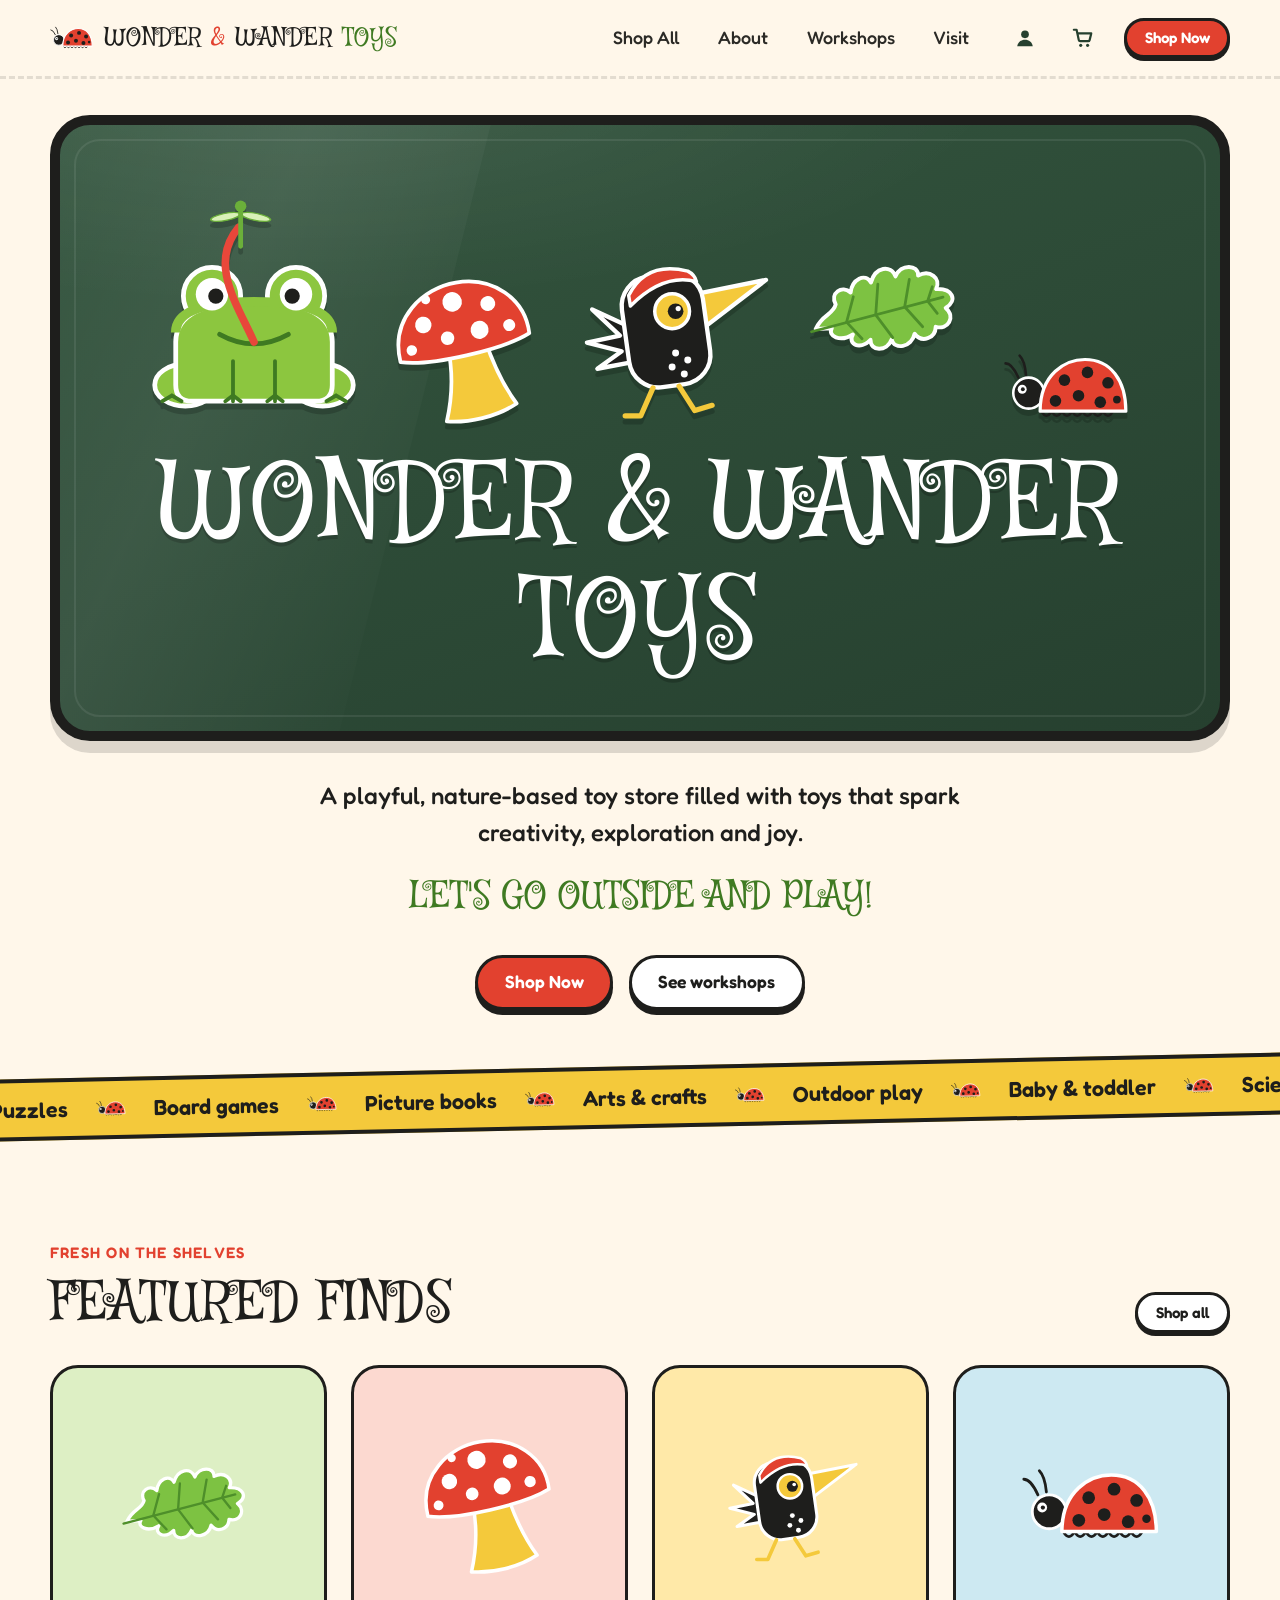
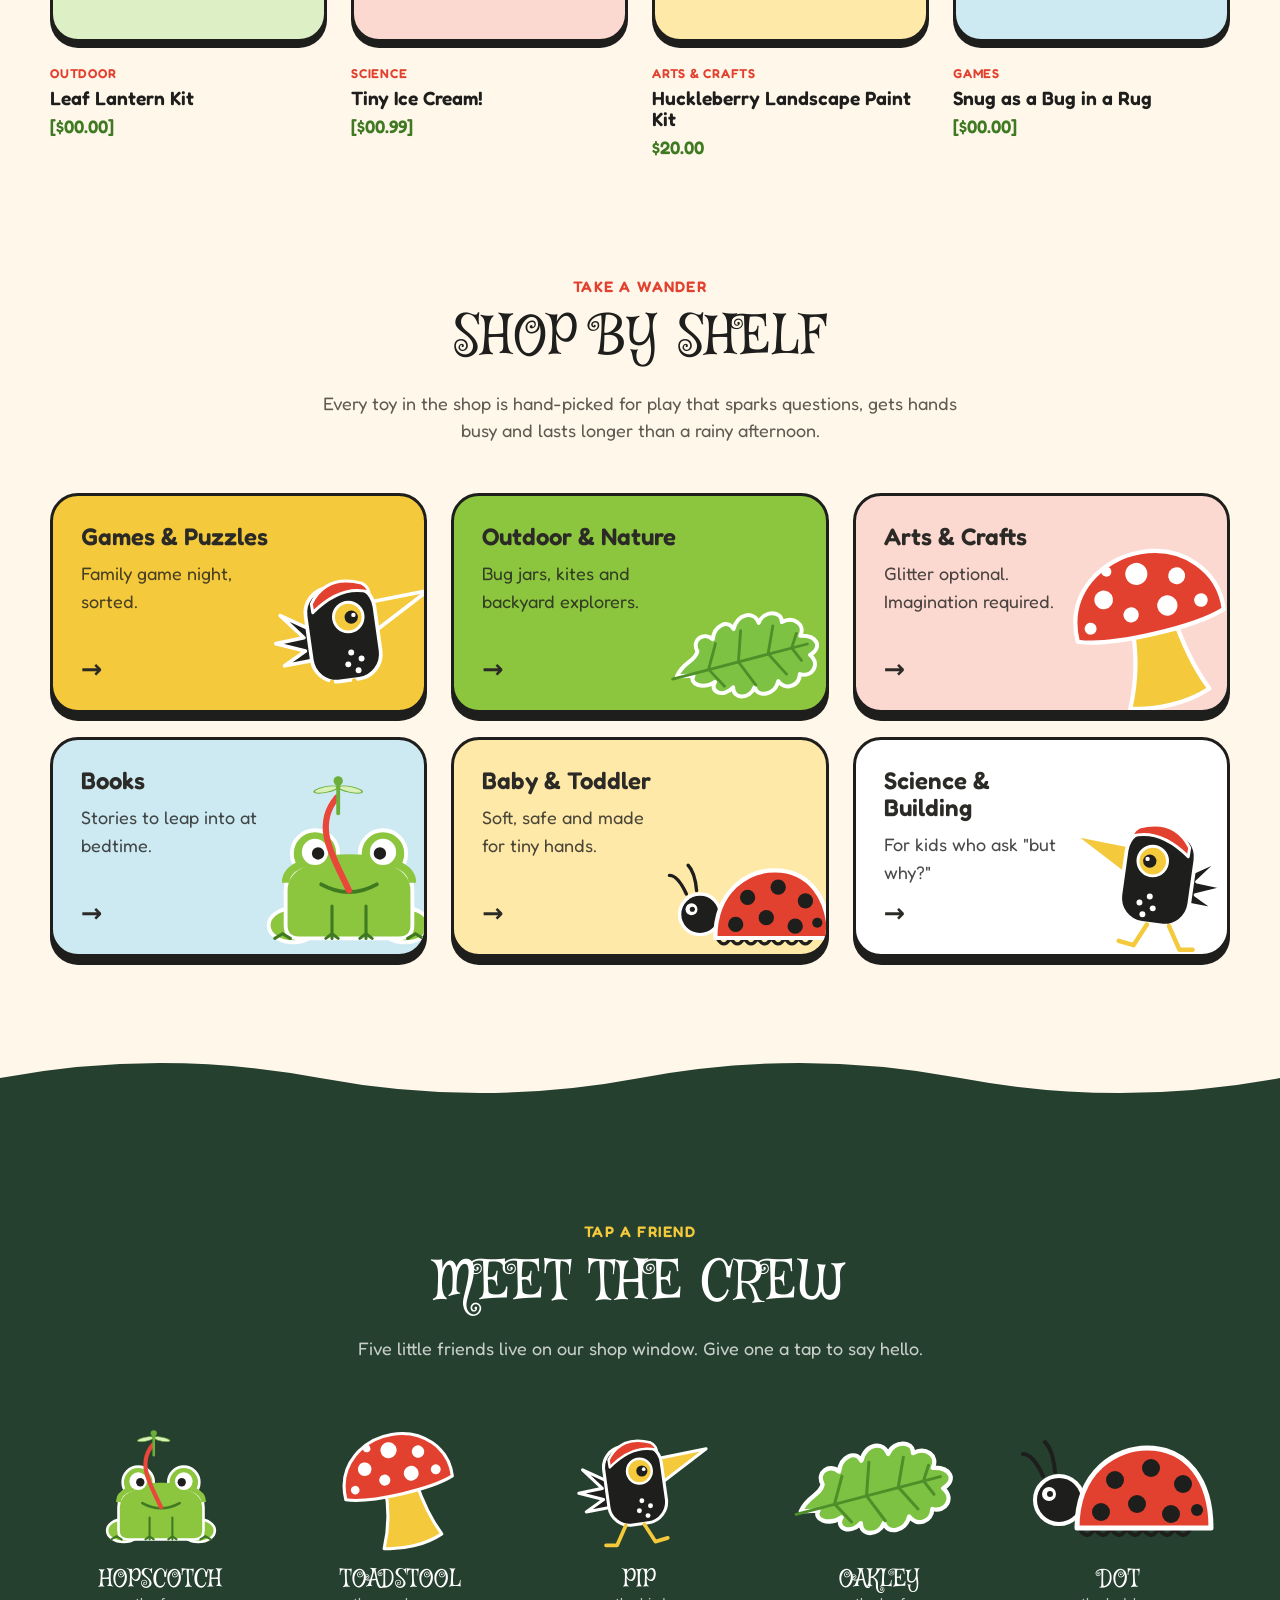
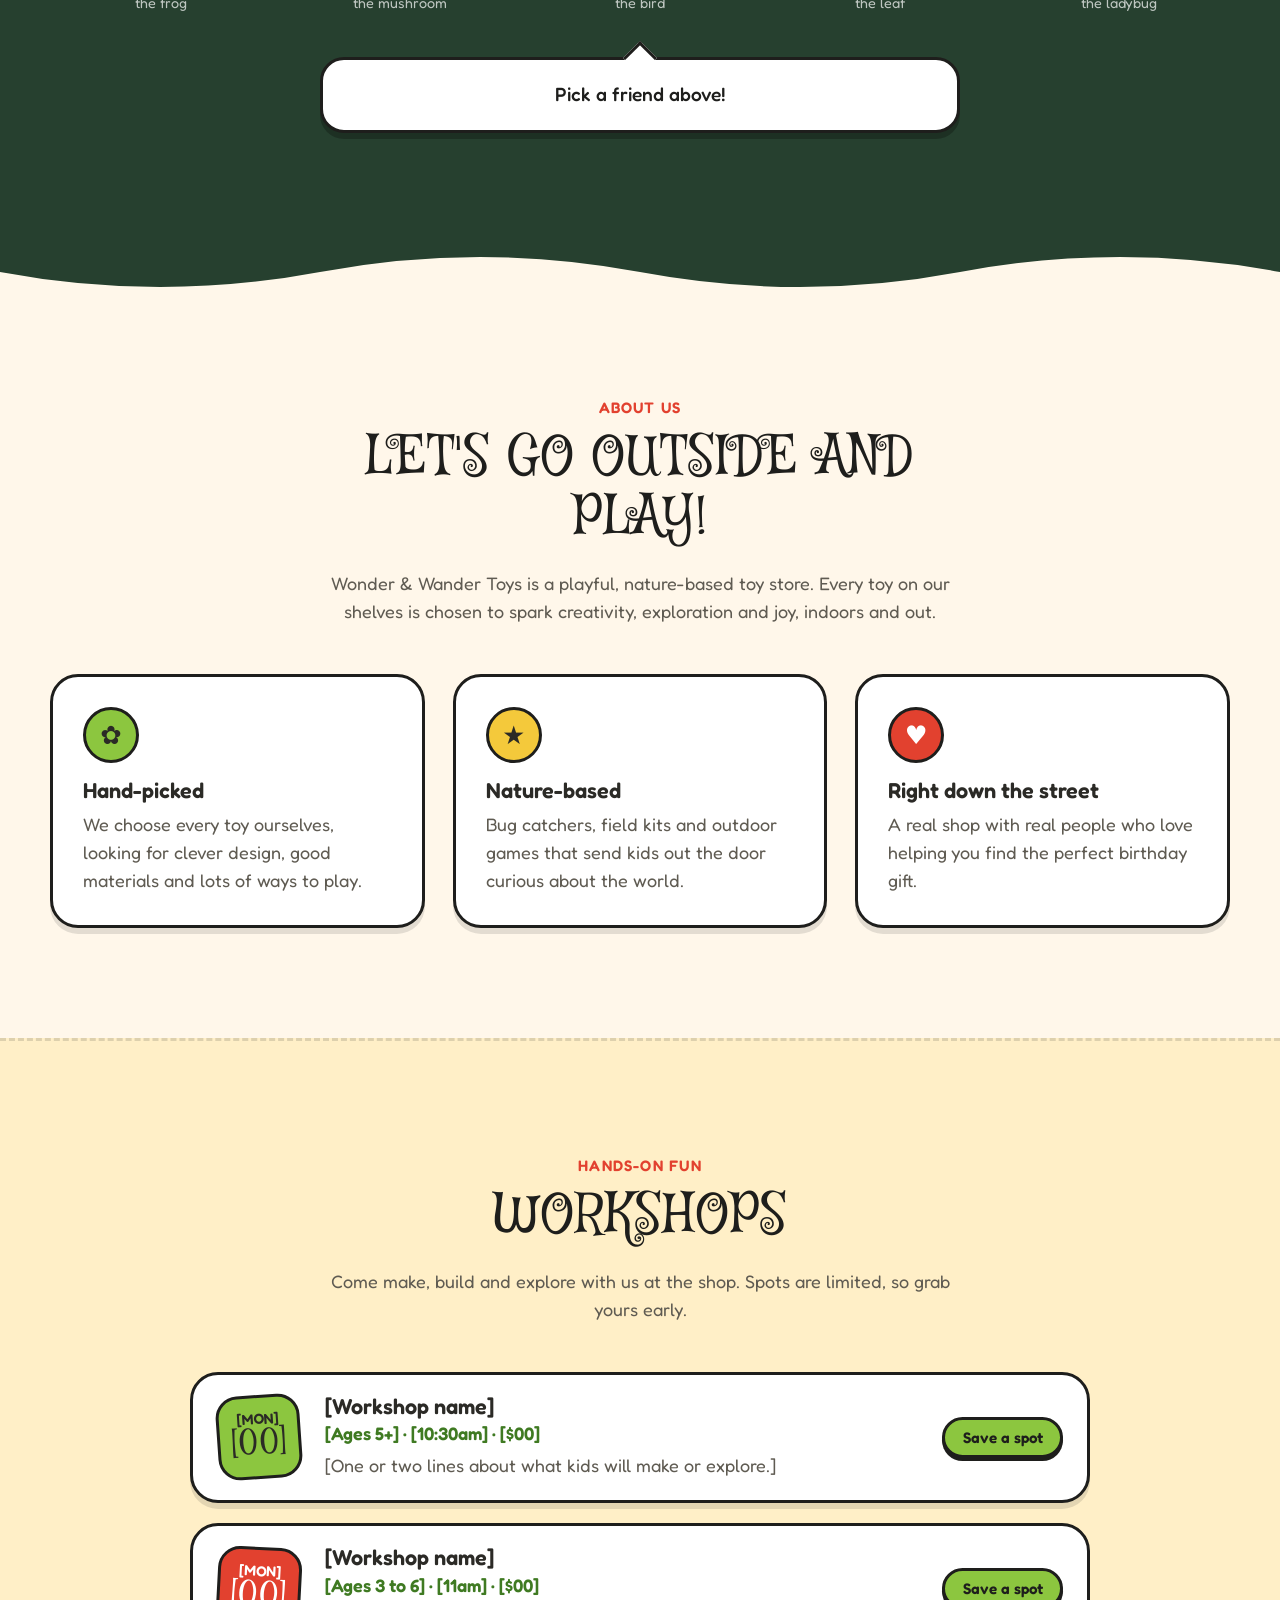
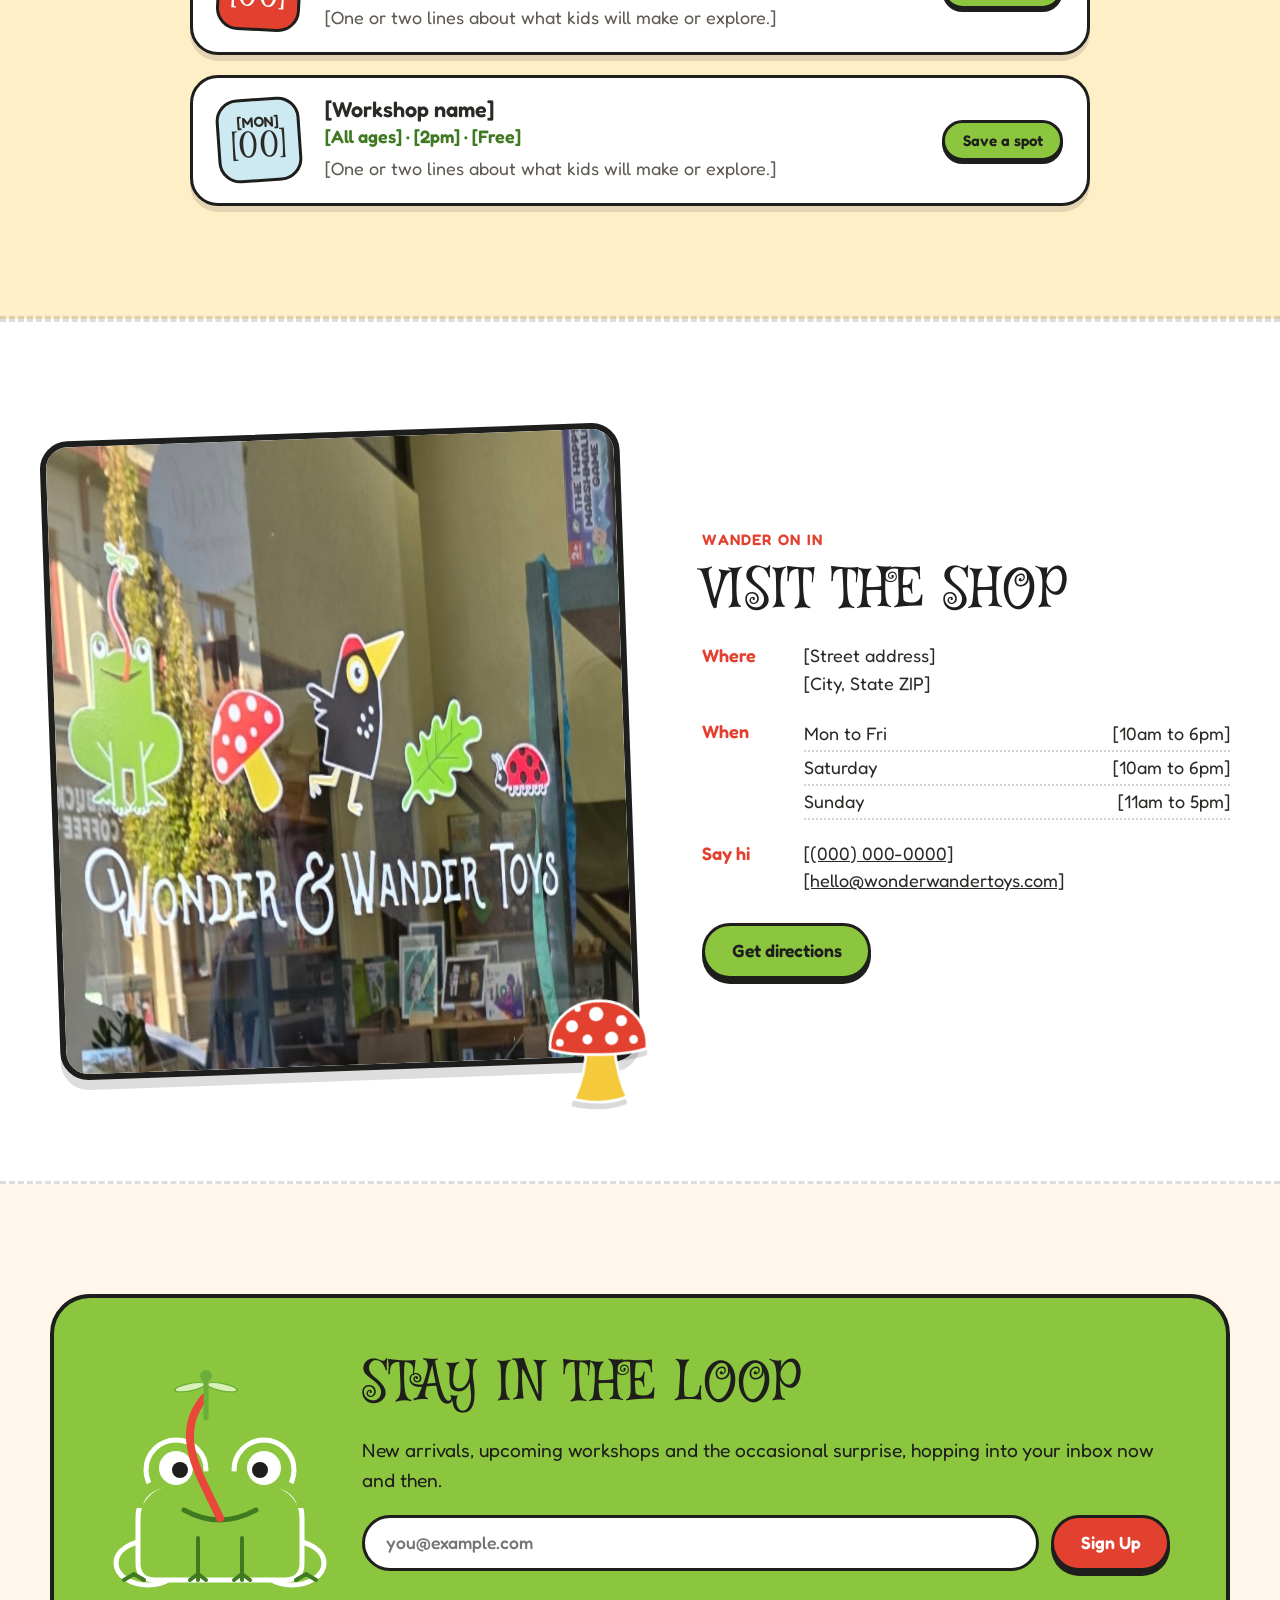
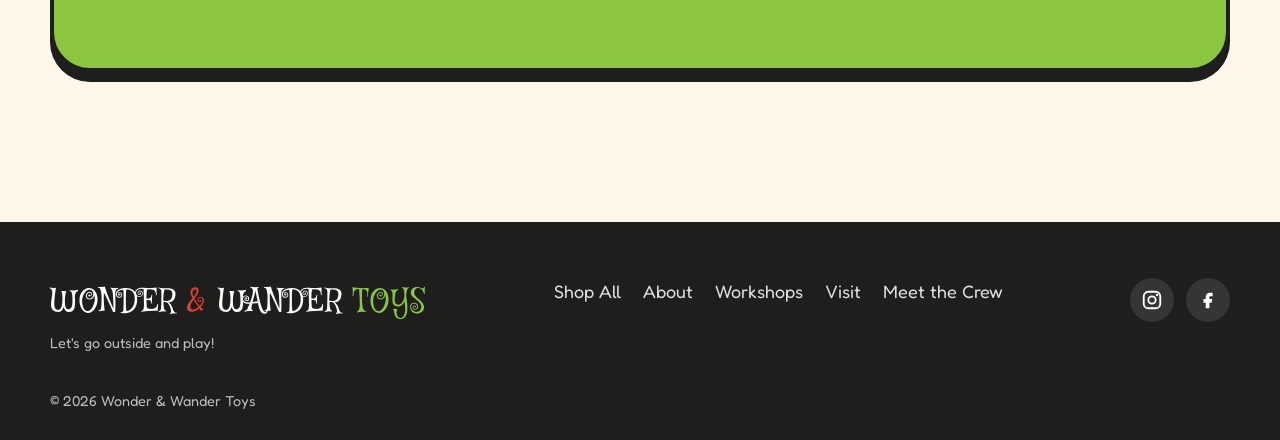
==== commit e8d1ac9f: "Align Wonder & Wander site with current store content Use the store's real nav (Shop All, About, Wor" ====
--- a/wonder-wander/index.html
+++ b/wonder-wander/index.html
@@ -26,12 +26,22 @@
         <span class="bars" aria-hidden="true"></span>
       </button>
       <nav id="site-nav" class="site-nav" aria-label="Main">
-        <a href="#shelves">Shop</a>
-        <a href="#crew">Meet the Crew</a>
+        <!-- TODO: point Shop All, Sign In and Cart at the Square Online store -->
+        <a href="#shelves">Shop All</a>
+        <a href="#about">About</a>
+        <a href="#workshops">Workshops</a>
         <a href="#visit">Visit</a>
-        <a href="#club">Wander Club</a>
-        <!-- TODO: point to the real online store -->
-        <a class="btn btn-red btn-sm" href="#shelves">Shop online</a>
+        <span class="nav-icons">
+          <a class="icon-btn" href="#" aria-label="Sign in">
+            <svg viewBox="0 0 24 24" width="22" height="22" aria-hidden="true"><circle cx="12" cy="8" r="4.2" fill="currentColor"/><path d="M3.5 21c.8-4.6 4.2-7 8.5-7s7.7 2.4 8.5 7z" fill="currentColor"/></svg>
+            <span class="icon-label">Sign In</span>
+          </a>
+          <a class="icon-btn" href="#" aria-label="Cart">
+            <svg viewBox="0 0 24 24" width="22" height="22" aria-hidden="true"><path d="M2 3h3l2.4 11.2a1.6 1.6 0 0 0 1.6 1.3h8.6a1.6 1.6 0 0 0 1.6-1.2L21 7H6.2" fill="none" stroke="currentColor" stroke-width="2.4" stroke-linecap="round" stroke-linejoin="round"/><circle cx="9.5" cy="20" r="1.7" fill="currentColor"/><circle cx="17" cy="20" r="1.7" fill="currentColor"/></svg>
+            <span class="icon-label">Cart</span>
+          </a>
+        </span>
+        <a class="btn btn-red btn-sm" href="#shelves">Shop Now</a>
       </nav>
     </div>
   </header>
@@ -56,10 +66,11 @@
         </div>
 
         <div class="hero-copy">
-          <p class="lead">A neighborhood toy shop for curious kids, puddle jumpers, bug collectors and their grown-ups.</p>
+          <p class="lead">A playful, nature-based toy store filled with toys that spark creativity, exploration and joy.</p>
+          <p class="hero-shout">Let's go outside and play!</p>
           <div class="cta-row">
-            <a class="btn btn-red" href="#shelves">Explore the shelves</a>
-            <a class="btn btn-ghost" href="#visit">Come say hi</a>
+            <a class="btn btn-red" href="#shelves">Shop Now</a>
+            <a class="btn btn-ghost" href="#workshops">See workshops</a>
           </div>
         </div>
       </div>
@@ -73,12 +84,44 @@
       </div>
     </div>
 
+    <!-- ============ FEATURED ITEMS ============ -->
+    <section class="section featured-section" id="featured">
+      <div class="wrap">
+        <header class="section-head section-head-row">
+          <div>
+            <p class="eyebrow">Fresh on the shelves</p>
+            <h2>Featured Finds</h2>
+          </div>
+          <a class="btn btn-ghost btn-sm" href="#">Shop all</a>
+        </header>
+        <!-- TODO: swap in real product photos, prices and links (or embed Square Online products) -->
+        <ul class="products">
+          <li><a class="product" href="#">
+            <div class="product-img tint-green"><img src="characters/leaf.svg" alt=""></div>
+            <span class="tag">Outdoor</span>
+            <h3>Leaf Lantern Kit</h3><p class="price">[$00.00]</p></a></li>
+          <li><a class="product" href="#">
+            <div class="product-img tint-pink"><img src="characters/mushroom.svg" alt=""></div>
+            <span class="tag">Science</span>
+            <h3>Tiny Ice Cream!</h3><p class="price">[$00.99]</p></a></li>
+          <li><a class="product" href="#">
+            <div class="product-img tint-yellow"><img src="characters/bird.svg" alt=""></div>
+            <span class="tag">Arts &amp; crafts</span>
+            <h3>Huckleberry Landscape Paint Kit</h3><p class="price">$20.00</p></a></li>
+          <li><a class="product" href="#">
+            <div class="product-img tint-sky"><img src="characters/ladybug.svg" alt=""></div>
+            <span class="tag">Games</span>
+            <h3>Snug as a Bug in a Rug</h3><p class="price">[$00.00]</p></a></li>
+        </ul>
+      </div>
+    </section>
+
     <!-- ============ SHELVES / CATEGORIES ============ -->
     <section class="section" id="shelves">
       <div class="wrap">
         <header class="section-head">
           <p class="eyebrow">Take a wander</p>
-          <h2>What's on the shelves</h2>
+          <h2>Shop by Shelf</h2>
           <p>Every toy in the shop is hand-picked for play that sparks questions, gets hands busy and lasts longer than a rainy afternoon.</p>
         </header>
 
@@ -145,7 +188,14 @@
     </section>
 
     <!-- ============ WHY ============ -->
-    <section class="section" id="why">
+    <section class="section" id="about">
+      <div class="wrap">
+        <header class="section-head">
+          <p class="eyebrow">About us</p>
+          <h2>Let's go outside and play!</h2>
+          <p>Wonder &amp; Wander Toys is a playful, nature-based toy store. Every toy on our shelves is chosen to spark creativity, exploration and joy, indoors and out.</p>
+        </header>
+      </div>
       <div class="wrap why">
         <div class="why-card">
           <span class="badge badge-green" aria-hidden="true">✿</span>
@@ -154,14 +204,55 @@
         </div>
         <div class="why-card">
           <span class="badge badge-yellow" aria-hidden="true">★</span>
-          <h3>Made for play</h3>
-          <p>Open-ended toys that grow with your kids, so the fun keeps going long after the wrapping paper.</p>
+          <h3>Nature-based</h3>
+          <p>Bug catchers, field kits and outdoor games that send kids out the door curious about the world.</p>
         </div>
         <div class="why-card">
           <span class="badge badge-red" aria-hidden="true">♥</span>
           <h3>Right down the street</h3>
           <p>A real shop with real people who love helping you find the perfect birthday gift.</p>
         </div>
+      </div>
+    </section>
+
+    <!-- ============ WORKSHOPS ============ -->
+    <section class="section workshops-section" id="workshops">
+      <div class="wrap">
+        <header class="section-head">
+          <p class="eyebrow">Hands-on fun</p>
+          <h2>Workshops</h2>
+          <p>Come make, build and explore with us at the shop. Spots are limited, so grab yours early.</p>
+        </header>
+        <!-- TODO: replace with real workshops (or embed the booking calendar) -->
+        <ul class="workshops">
+          <li class="workshop">
+            <div class="ws-date"><span class="ws-mon">[Mon]</span><span class="ws-day">[00]</span></div>
+            <div class="ws-body">
+              <h3>[Workshop name]</h3>
+              <p class="ws-meta">[Ages 5+] · [10:30am] · [$00]</p>
+              <p>[One or two lines about what kids will make or explore.]</p>
+            </div>
+            <a class="btn btn-green btn-sm" href="#">Save a spot</a>
+          </li>
+          <li class="workshop">
+            <div class="ws-date ws-red"><span class="ws-mon">[Mon]</span><span class="ws-day">[00]</span></div>
+            <div class="ws-body">
+              <h3>[Workshop name]</h3>
+              <p class="ws-meta">[Ages 3 to 6] · [11am] · [$00]</p>
+              <p>[One or two lines about what kids will make or explore.]</p>
+            </div>
+            <a class="btn btn-green btn-sm" href="#">Save a spot</a>
+          </li>
+          <li class="workshop">
+            <div class="ws-date ws-sky"><span class="ws-mon">[Mon]</span><span class="ws-day">[00]</span></div>
+            <div class="ws-body">
+              <h3>[Workshop name]</h3>
+              <p class="ws-meta">[All ages] · [2pm] · [Free]</p>
+              <p>[One or two lines about what kids will make or explore.]</p>
+            </div>
+            <a class="btn btn-green btn-sm" href="#">Save a spot</a>
+          </li>
+        </ul>
       </div>
     </section>
 
@@ -198,13 +289,13 @@
         <div class="club">
           <img class="club-frog" src="characters/frog.svg" alt="" aria-hidden="true">
           <div class="club-copy">
-            <h2>Join the Wander Club</h2>
-            <p>New arrivals, shop happenings and the occasional surprise, hopping into your inbox now and then.</p>
+            <h2>Stay in the Loop</h2>
+            <p>New arrivals, upcoming workshops and the occasional surprise, hopping into your inbox now and then.</p>
             <!-- TODO: connect to the newsletter provider (Mailchimp, Klaviyo, Shopify, etc.) -->
             <form class="club-form" action="#" method="post" novalidate>
               <label class="sr-only" for="email">Email address</label>
               <input id="email" name="email" type="email" placeholder="you@example.com" autocomplete="email" required>
-              <button class="btn btn-red" type="submit">Hop in!</button>
+              <button class="btn btn-red" type="submit">Sign Up</button>
             </form>
             <p class="form-msg" role="status" aria-live="polite"></p>
           </div>
@@ -219,13 +310,14 @@
     <div class="wrap footer-inner">
       <div>
         <p class="wordmark footer-mark">Wonder <span class="amp">&amp;</span> Wander <span class="toys">Toys</span></p>
-        <p class="tiny">Toys for curious minds and little adventurers.</p>
+        <p class="tiny">Let's go outside and play!</p>
       </div>
       <nav class="footer-nav" aria-label="Footer">
-        <a href="#shelves">Shop</a>
+        <a href="#shelves">Shop All</a>
+        <a href="#about">About</a>
+        <a href="#workshops">Workshops</a>
+        <a href="#visit">Visit</a>
         <a href="#crew">Meet the Crew</a>
-        <a href="#visit">Visit</a>
-        <a href="#club">Wander Club</a>
       </nav>
       <!-- TODO: add real social links -->
       <div class="social">
--- a/wonder-wander/styles.css
+++ b/wonder-wander/styles.css
@@ -315,6 +315,56 @@
 .reveal { opacity: 0; transform: translateY(24px); transition: opacity .6s ease, transform .6s ease; }
 .reveal.in { opacity: 1; transform: none; }
 
+
+/* ---------- Header icons ---------- */
+.nav-icons { display: flex; gap: 4px; margin-left: 6px; }
+.icon-btn { display: inline-flex; align-items: center; gap: 8px; padding: 10px; border-radius: 50%; text-decoration: none; color: var(--window); transition: background .2s, color .2s; }
+.icon-btn:hover { background: var(--frog); color: var(--ink); }
+.icon-label { display: none; }
+.hero-shout { font-family: var(--display); text-transform: uppercase; font-size: clamp(1.6rem, 3.6vw, 2.3rem); color: var(--moss); margin: -.2em 0 .8em; }
+
+/* ---------- Featured finds ---------- */
+.featured-section { padding-bottom: 0; }
+.section-head-row { display: flex; align-items: flex-end; justify-content: space-between; gap: 16px; text-align: left; max-width: none; margin-bottom: 32px; }
+.section-head-row h2 { margin: 0; }
+.products { list-style: none; margin: 0; padding: 0; display: grid; grid-template-columns: repeat(4, 1fr); gap: 24px; }
+.product { display: block; text-decoration: none; color: var(--ink); }
+.product-img {
+  position: relative; aspect-ratio: 1; border-radius: var(--radius);
+  border: 3px solid var(--ink); display: grid; place-items: center; overflow: hidden;
+  box-shadow: 0 6px 0 var(--ink); margin-bottom: 16px;
+  transition: transform .2s ease, box-shadow .2s ease;
+}
+.product-img img { width: 52%; transition: transform .35s cubic-bezier(.3,1.6,.5,1); }
+.product:hover .product-img { transform: translateY(-4px); box-shadow: 0 10px 0 var(--ink); }
+.product:hover .product-img img { transform: rotate(-8deg) scale(1.08); }
+.tint-green { background: #DDEFC4; } .tint-pink { background: var(--pink); }
+.tint-yellow { background: #FFE9A8; } .tint-sky { background: var(--sky); }
+.tag { display: inline-block; font-size: .8rem; font-weight: 600; text-transform: uppercase; letter-spacing: .06em; color: var(--berry); margin-bottom: 4px; }
+.product h3 { font-size: 1.2rem; margin-bottom: 4px; }
+.price { font-weight: 600; color: var(--moss); margin: 0; }
+
+/* ---------- Workshops ---------- */
+.workshops-section { background: #FFEFC7; border-block: 3px dashed rgba(30,30,28,.15); }
+.workshops { list-style: none; margin: 0 auto; padding: 0; display: grid; gap: 20px; max-width: 900px; }
+.workshop {
+  display: grid; grid-template-columns: auto 1fr auto; gap: 24px; align-items: center;
+  background: var(--paper); border: 3px solid var(--ink); border-radius: var(--radius);
+  padding: 20px 24px; box-shadow: var(--shadow);
+}
+.workshop h3 { margin-bottom: 2px; }
+.workshop p { margin: 0; color: var(--muted); }
+.ws-meta { font-weight: 600; color: var(--moss) !important; margin-bottom: 4px !important; }
+.ws-date {
+  width: 84px; height: 84px; border-radius: 22px; border: 3px solid var(--ink);
+  background: var(--frog); display: grid; place-content: center; text-align: center; line-height: 1;
+  transform: rotate(-4deg);
+}
+.ws-red { background: var(--berry); color: #fff; transform: rotate(3deg); }
+.ws-sky { background: var(--sky); }
+.ws-mon { font-weight: 600; text-transform: uppercase; font-size: .9rem; }
+.ws-day { font-family: var(--display); font-size: 2.2rem; }
+
 /* ---------- Responsive ---------- */
 @media (max-width: 900px) {
   .nav-toggle { display: block; }
@@ -328,6 +378,11 @@
   .site-nav.open { opacity: 1; visibility: visible; transform: none; }
   .site-nav a:not(.btn) { padding: .8em 1em; }
   .site-nav .btn { margin: 6px 0 0; }
+  .nav-icons { margin: 4px 0 0; padding-top: 8px; border-top: 2px dashed rgba(30,30,28,.15); }
+  .icon-btn { border-radius: 999px; padding: .7em 1em; flex: 1; justify-content: center; }
+  .icon-label { display: inline; font-weight: 500; }
+  .products { grid-template-columns: repeat(4, minmax(210px, 1fr)); overflow-x: auto; scroll-snap-type: x mandatory; scroll-padding-inline: 16px; padding: 4px 16px 18px; margin-inline: -16px; }
+  .product { scroll-snap-align: start; }
   .crew { grid-template-columns: repeat(3, 1fr); }
   .why { grid-template-columns: 1fr; }
   .visit { grid-template-columns: 1fr; }
@@ -345,6 +400,10 @@
   .details > div { grid-template-columns: 1fr; gap: 2px; }
   .visit-sticker { width: 80px; right: -6px; }
   .club-form .btn { width: 100%; }
+  .section-head-row { flex-direction: column; align-items: flex-start; }
+  .workshop { grid-template-columns: auto 1fr; padding: 18px; gap: 16px; }
+  .workshop .btn { grid-column: 1 / -1; }
+  .ws-date { width: 68px; height: 68px; }
 }
 
 @media (prefers-reduced-motion: reduce) {
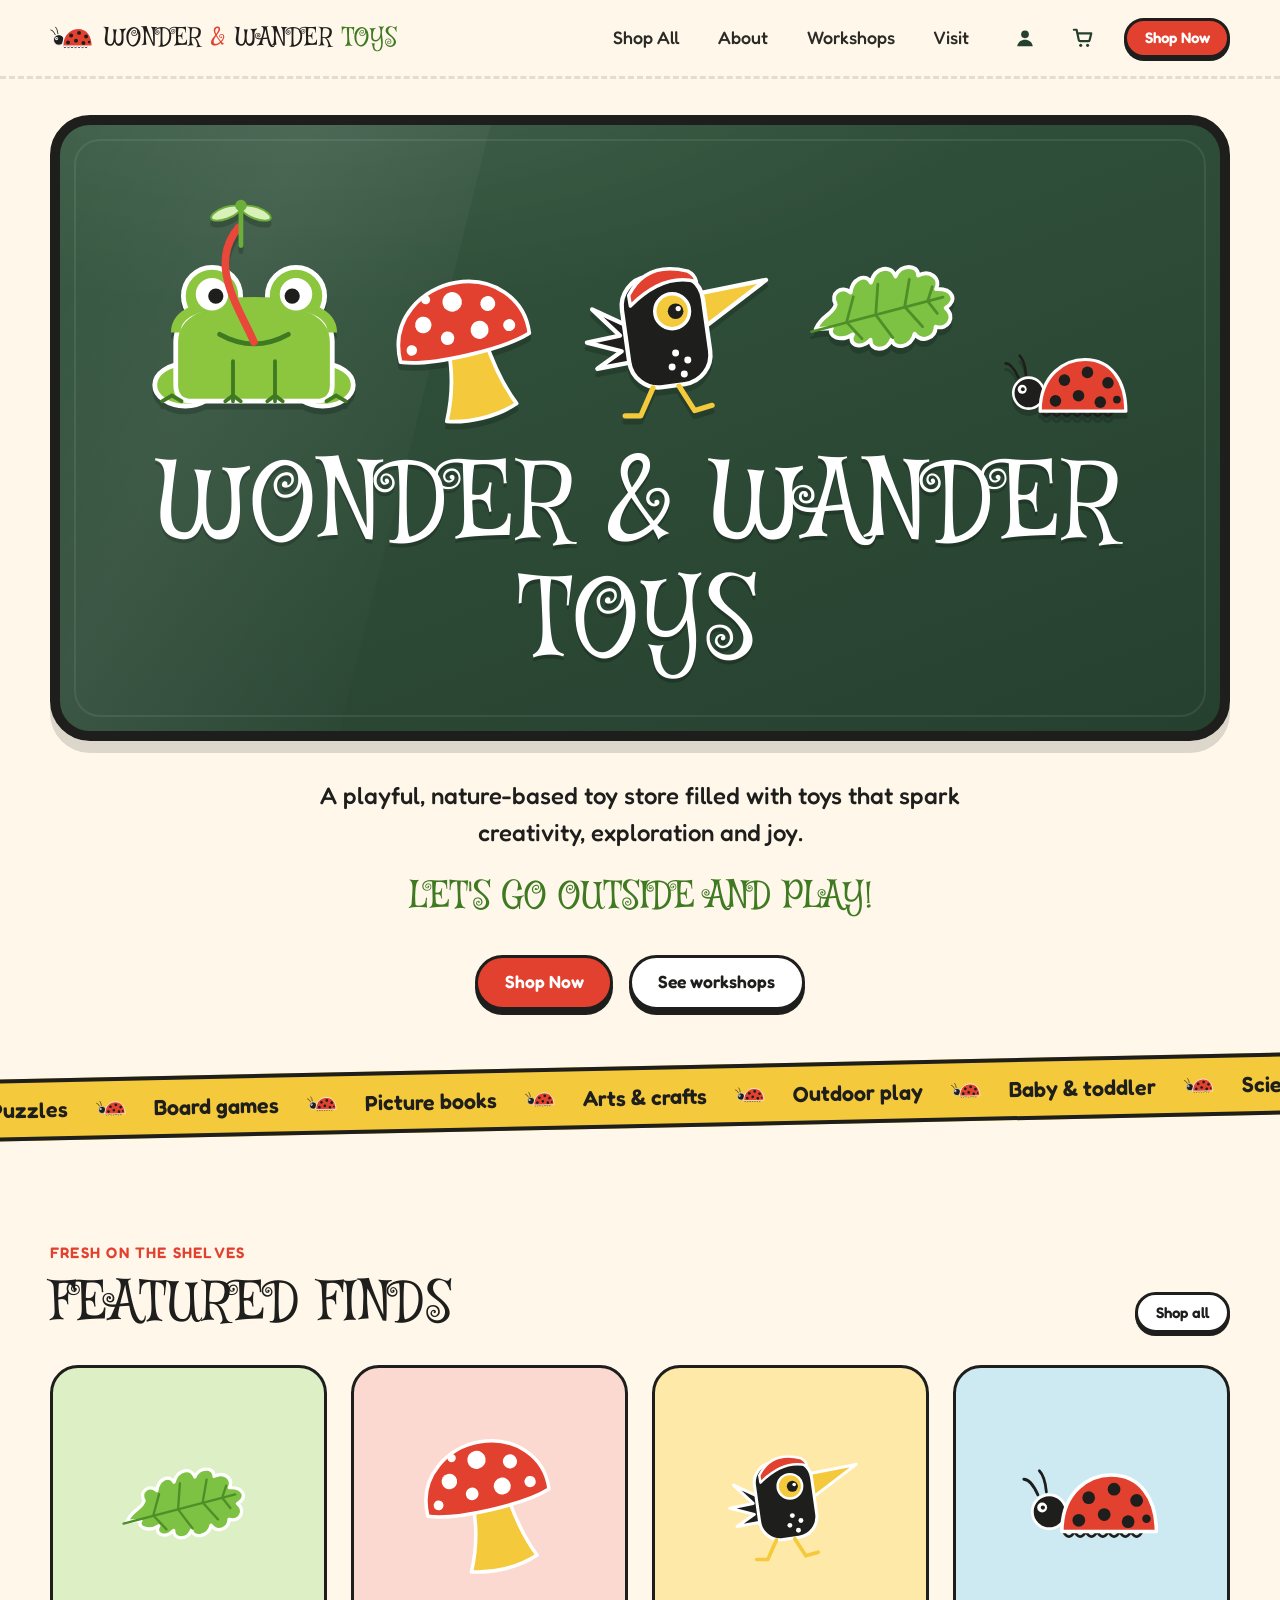
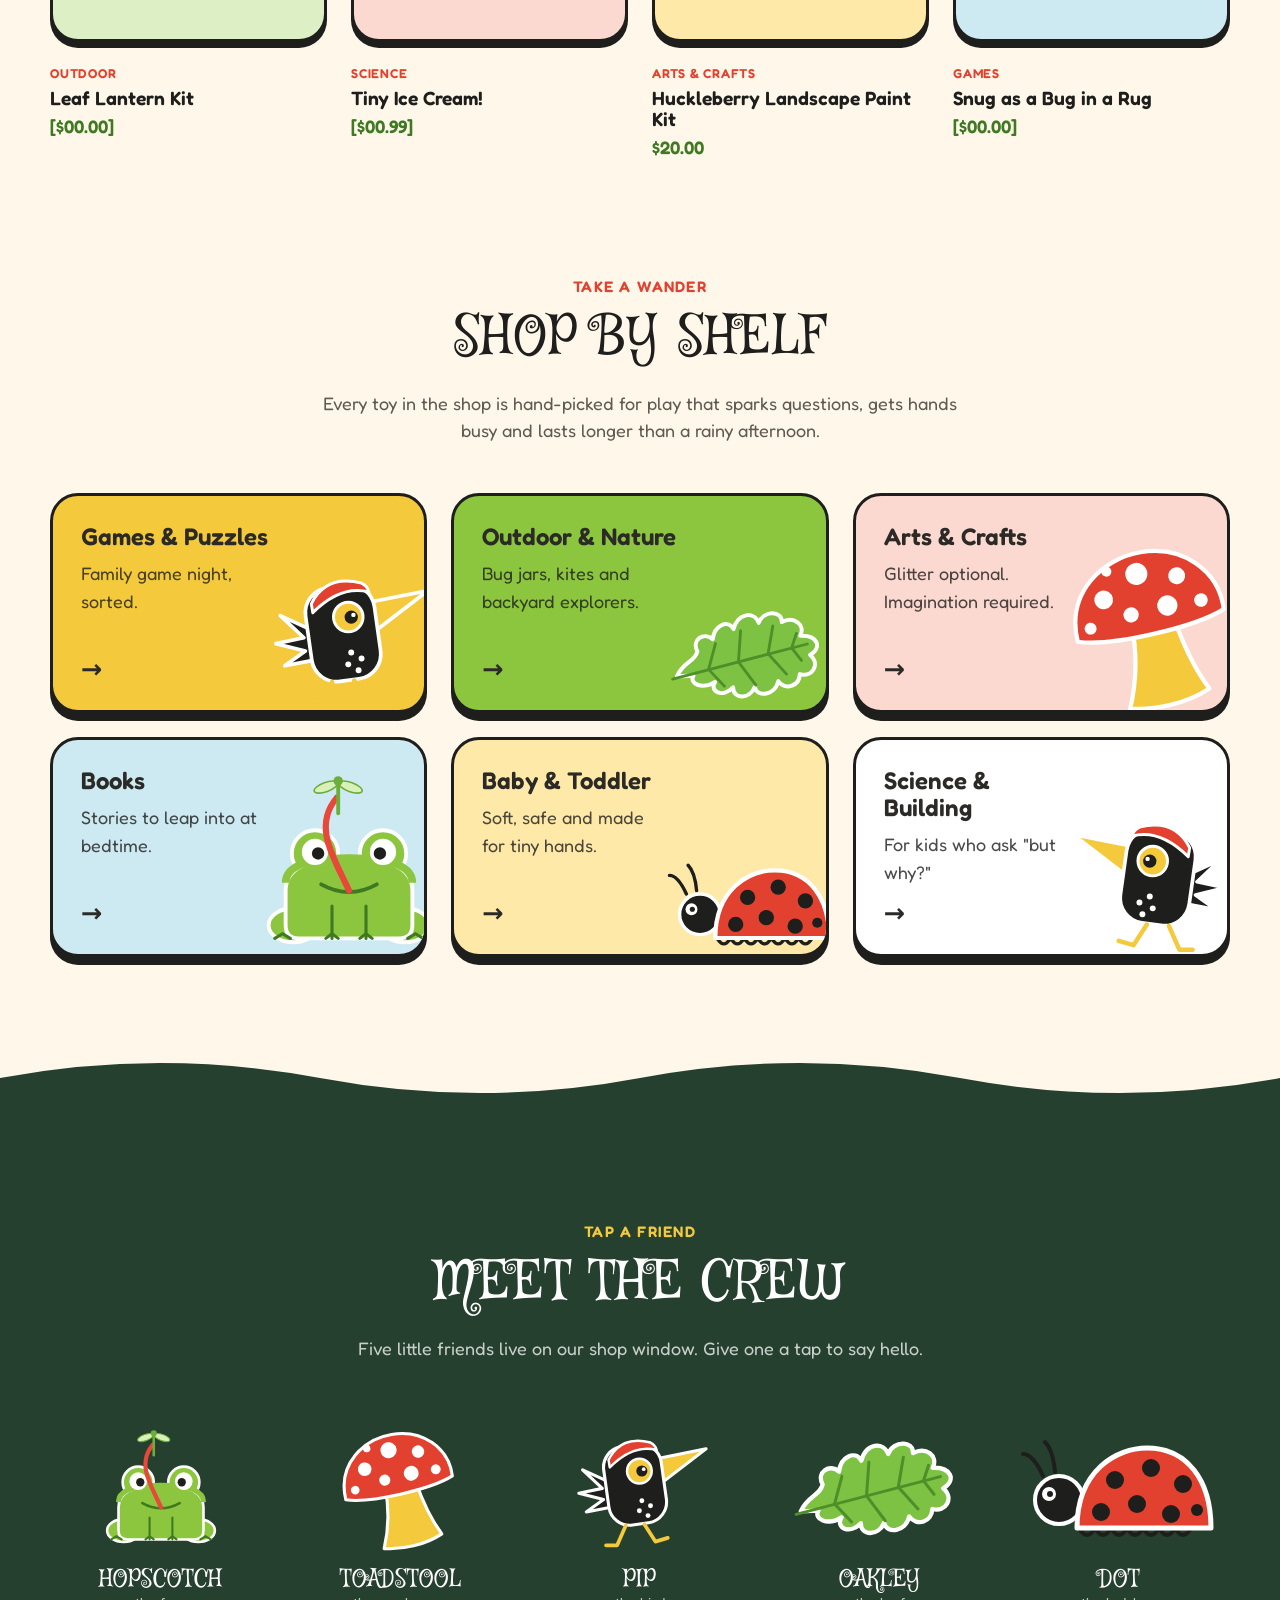
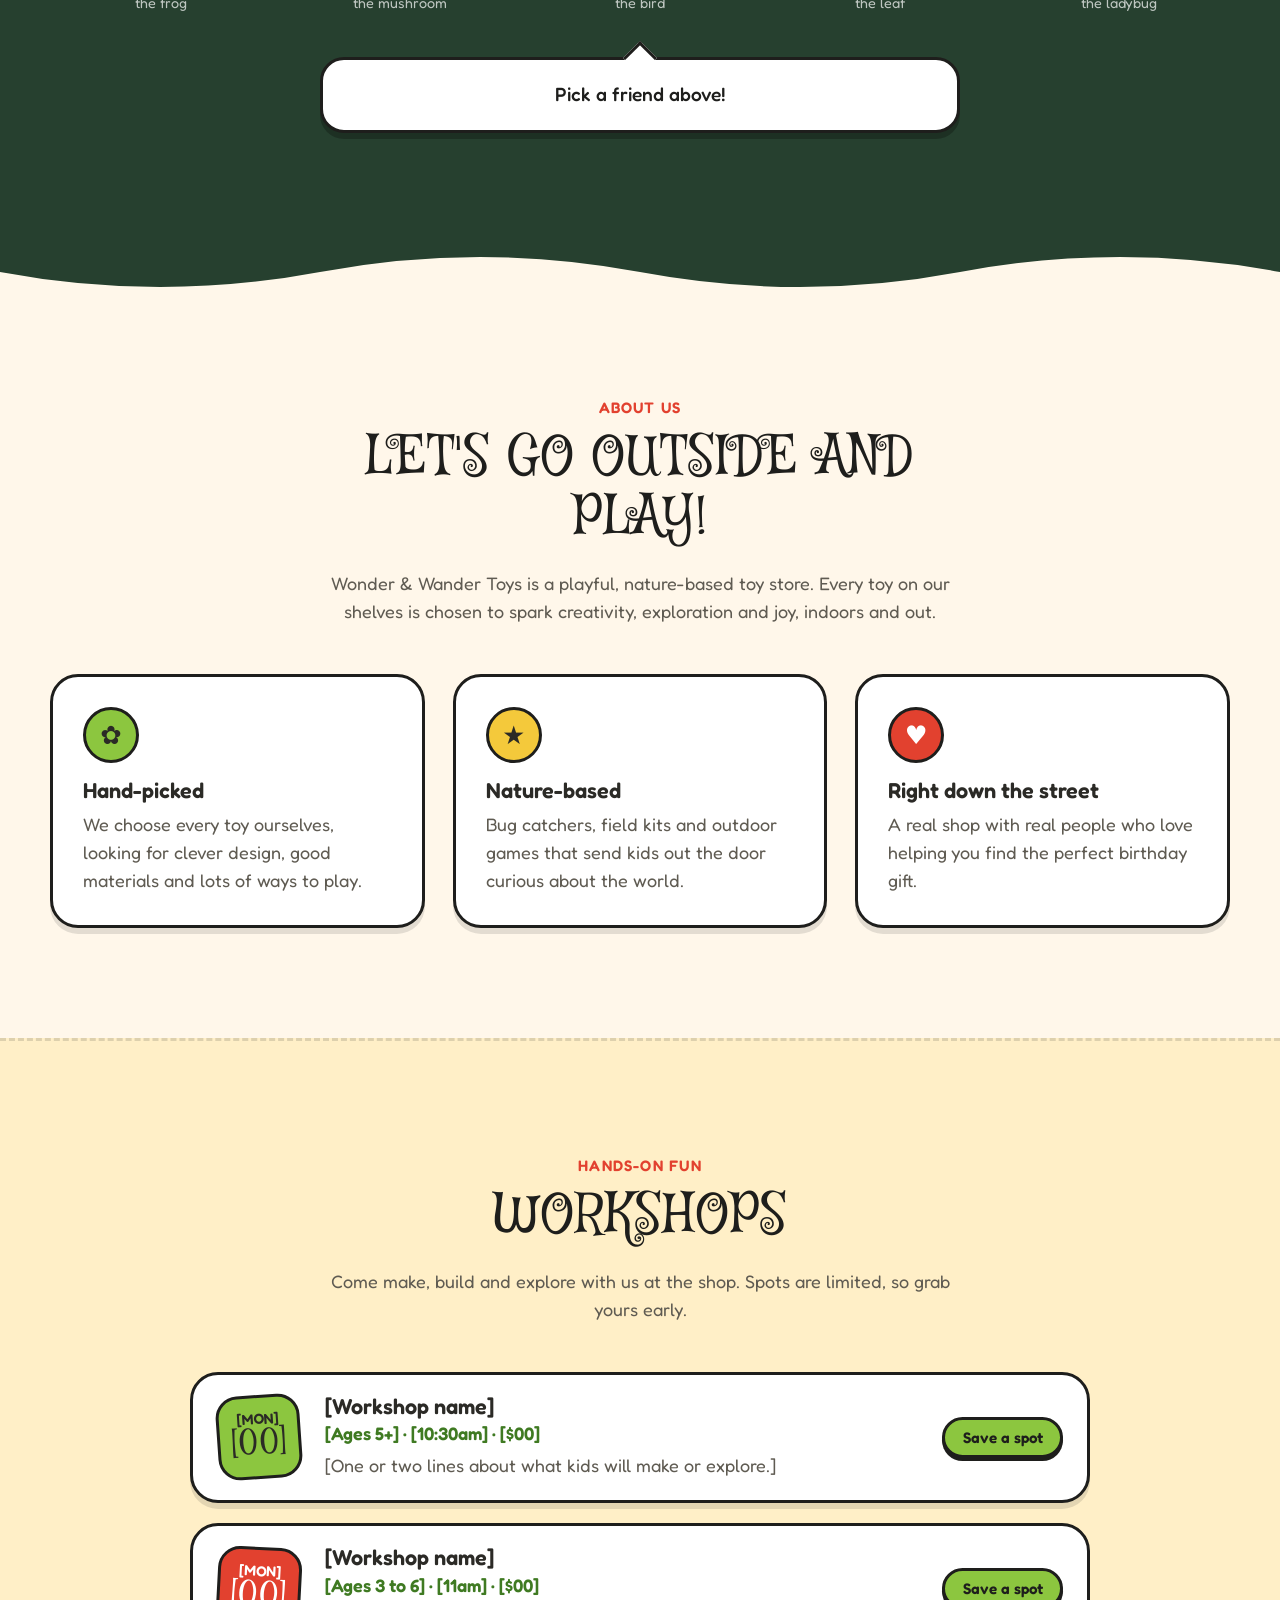
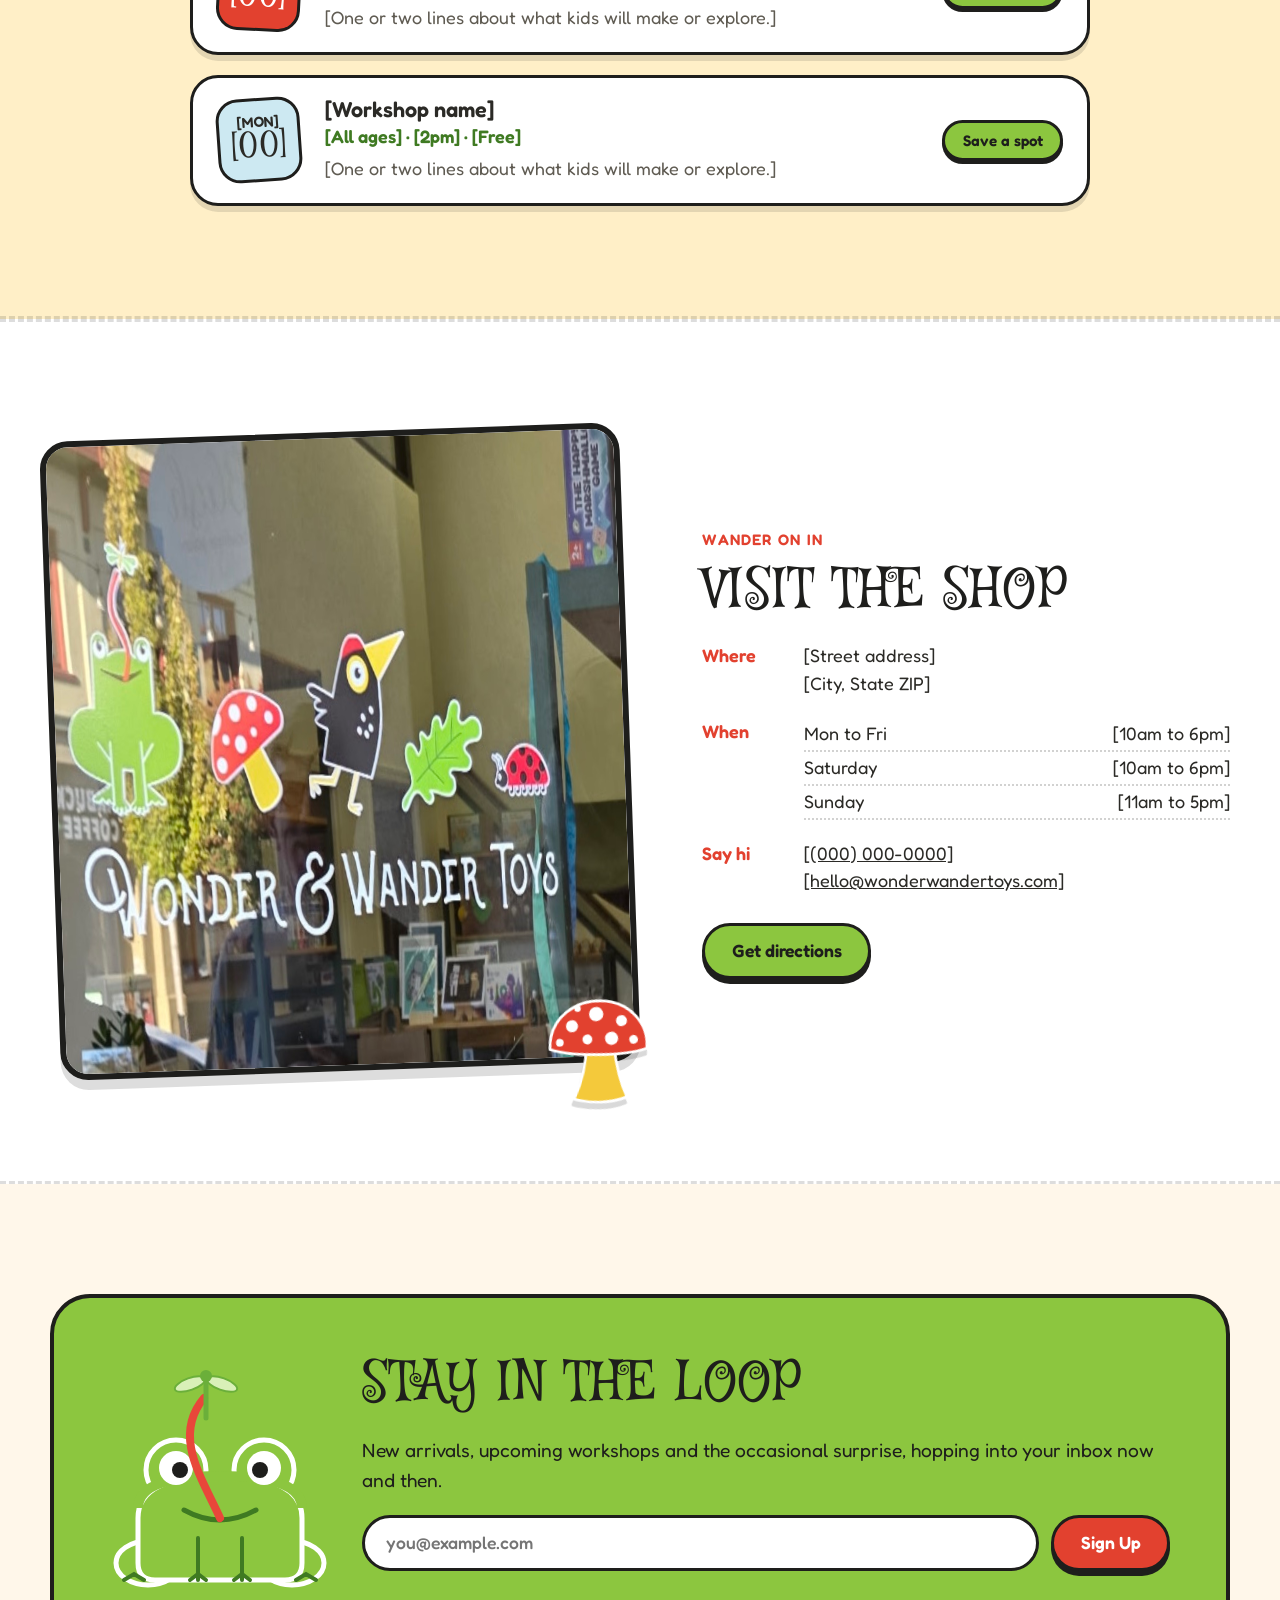
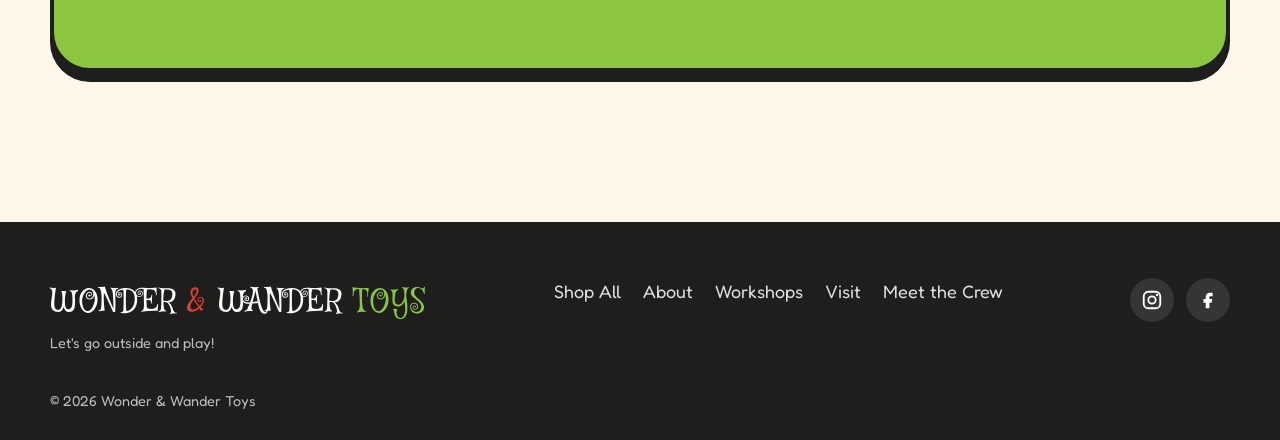
==== commit a48e7619: "Add Shop All page to Wonder & Wander site Category chips, search, sort, low-stock stickers and a car" ====
--- a/wonder-wander/index.html
+++ b/wonder-wander/index.html
@@ -26,8 +26,7 @@
         <span class="bars" aria-hidden="true"></span>
       </button>
       <nav id="site-nav" class="site-nav" aria-label="Main">
-        <!-- TODO: point Shop All, Sign In and Cart at the Square Online store -->
-        <a href="#shelves">Shop All</a>
+        <a href="shop.html">Shop All</a>
         <a href="#about">About</a>
         <a href="#workshops">Workshops</a>
         <a href="#visit">Visit</a>
@@ -41,7 +40,7 @@
             <span class="icon-label">Cart</span>
           </a>
         </span>
-        <a class="btn btn-red btn-sm" href="#shelves">Shop Now</a>
+        <a class="btn btn-red btn-sm" href="shop.html">Shop Now</a>
       </nav>
     </div>
   </header>
@@ -69,7 +68,7 @@
           <p class="lead">A playful, nature-based toy store filled with toys that spark creativity, exploration and joy.</p>
           <p class="hero-shout">Let's go outside and play!</p>
           <div class="cta-row">
-            <a class="btn btn-red" href="#shelves">Shop Now</a>
+            <a class="btn btn-red" href="shop.html">Shop Now</a>
             <a class="btn btn-ghost" href="#workshops">See workshops</a>
           </div>
         </div>
@@ -92,23 +91,23 @@
             <p class="eyebrow">Fresh on the shelves</p>
             <h2>Featured Finds</h2>
           </div>
-          <a class="btn btn-ghost btn-sm" href="#">Shop all</a>
+          <a class="btn btn-ghost btn-sm" href="shop.html">Shop all</a>
         </header>
         <!-- TODO: swap in real product photos, prices and links (or embed Square Online products) -->
         <ul class="products">
-          <li><a class="product" href="#">
+          <li><a class="product" href="shop.html">
             <div class="product-img tint-green"><img src="characters/leaf.svg" alt=""></div>
             <span class="tag">Outdoor</span>
             <h3>Leaf Lantern Kit</h3><p class="price">[$00.00]</p></a></li>
-          <li><a class="product" href="#">
+          <li><a class="product" href="shop.html">
             <div class="product-img tint-pink"><img src="characters/mushroom.svg" alt=""></div>
             <span class="tag">Science</span>
             <h3>Tiny Ice Cream!</h3><p class="price">[$00.99]</p></a></li>
-          <li><a class="product" href="#">
+          <li><a class="product" href="shop.html">
             <div class="product-img tint-yellow"><img src="characters/bird.svg" alt=""></div>
             <span class="tag">Arts &amp; crafts</span>
             <h3>Huckleberry Landscape Paint Kit</h3><p class="price">$20.00</p></a></li>
-          <li><a class="product" href="#">
+          <li><a class="product" href="shop.html">
             <div class="product-img tint-sky"><img src="characters/ladybug.svg" alt=""></div>
             <span class="tag">Games</span>
             <h3>Snug as a Bug in a Rug</h3><p class="price">[$00.00]</p></a></li>
@@ -125,29 +124,28 @@
           <p>Every toy in the shop is hand-picked for play that sparks questions, gets hands busy and lasts longer than a rainy afternoon.</p>
         </header>
 
-        <!-- TODO: link each card to its matching collection in the online store -->
-        <ul class="shelves">
-          <li><a class="shelf shelf-yellow" href="#">
+                <ul class="shelves">
+          <li><a class="shelf shelf-yellow" href="shop.html?cat=games">
             <img src="characters/bird.svg" alt="" class="shelf-art">
             <h3>Games &amp; Puzzles</h3><p>Family game night, sorted.</p>
             <span class="arrow" aria-hidden="true">→</span></a></li>
-          <li><a class="shelf shelf-green" href="#">
+          <li><a class="shelf shelf-green" href="shop.html?cat=outdoor">
             <img src="characters/leaf.svg" alt="" class="shelf-art">
             <h3>Outdoor &amp; Nature</h3><p>Bug jars, kites and backyard explorers.</p>
             <span class="arrow" aria-hidden="true">→</span></a></li>
-          <li><a class="shelf shelf-red" href="#">
+          <li><a class="shelf shelf-red" href="shop.html?cat=crafts">
             <img src="characters/mushroom.svg" alt="" class="shelf-art">
             <h3>Arts &amp; Crafts</h3><p>Glitter optional. Imagination required.</p>
             <span class="arrow" aria-hidden="true">→</span></a></li>
-          <li><a class="shelf shelf-sky" href="#">
+          <li><a class="shelf shelf-sky" href="shop.html?cat=books">
             <img src="characters/frog.svg" alt="" class="shelf-art">
             <h3>Books</h3><p>Stories to leap into at bedtime.</p>
             <span class="arrow" aria-hidden="true">→</span></a></li>
-          <li><a class="shelf shelf-pink" href="#">
+          <li><a class="shelf shelf-pink" href="shop.html?cat=baby">
             <img src="characters/ladybug.svg" alt="" class="shelf-art">
             <h3>Baby &amp; Toddler</h3><p>Soft, safe and made for tiny hands.</p>
             <span class="arrow" aria-hidden="true">→</span></a></li>
-          <li><a class="shelf shelf-cream" href="#">
+          <li><a class="shelf shelf-cream" href="shop.html?cat=science">
             <img src="characters/bird.svg" alt="" class="shelf-art flip">
             <h3>Science &amp; Building</h3><p>For kids who ask "but why?"</p>
             <span class="arrow" aria-hidden="true">→</span></a></li>
@@ -313,7 +311,7 @@
         <p class="tiny">Let's go outside and play!</p>
       </div>
       <nav class="footer-nav" aria-label="Footer">
-        <a href="#shelves">Shop All</a>
+        <a href="shop.html">Shop All</a>
         <a href="#about">About</a>
         <a href="#workshops">Workshops</a>
         <a href="#visit">Visit</a>
--- a/wonder-wander/styles.css
+++ b/wonder-wander/styles.css
@@ -364,6 +364,97 @@
 .ws-sky { background: var(--sky); }
 .ws-mon { font-weight: 600; text-transform: uppercase; font-size: .9rem; }
 .ws-day { font-family: var(--display); font-size: 2.2rem; }
+
+
+/* ---------- Shop All page ---------- */
+.site-nav a[aria-current="page"] { background: var(--sun); }
+.cart-btn { position: relative; }
+.cart-count {
+  position: absolute; top: 0; right: -2px; min-width: 20px; height: 20px; padding: 0 5px;
+  border-radius: 999px; background: var(--berry); color: #fff; border: 2px solid var(--cream);
+  font: 600 .75rem/16px var(--body); text-align: center;
+}
+.cart-count.bump { animation: bump .4s cubic-bezier(.3,1.6,.5,1); }
+@keyframes bump { 40% { transform: scale(1.5); } }
+
+.shop-banner { padding: 32px 0 8px; }
+.shop-window { display: flex; align-items: center; min-height: 230px; padding-right: clamp(150px, 30vw, 380px); }
+.shop-banner-copy { position: relative; z-index: 1; color: #fff; }
+.shop-banner-copy .eyebrow { color: var(--sun); }
+.shop-banner-copy p:last-child { color: rgba(255,255,255,.85); margin: 0; font-size: 1.15rem; }
+.shop-title { font-family: var(--display); font-weight: 400; text-transform: uppercase; font-size: clamp(2.6rem, 7vw, 4.6rem); margin: 0 0 .1em; }
+.shop-banner-bird { position: absolute; right: clamp(40px, 8vw, 120px); bottom: 18px; width: clamp(110px, 18vw, 210px); animation: hop 2.6s ease-in-out infinite; transform-origin: bottom center; }
+.shop-banner-mushroom { position: absolute; right: 16px; bottom: 10px; width: clamp(60px, 9vw, 110px); animation: wobble 5s ease-in-out infinite; transform-origin: bottom center; }
+
+.shop-tools { padding: 28px 0 8px; }
+.tool-row { display: flex; gap: 14px; flex-wrap: wrap; }
+.search {
+  flex: 1 1 280px; display: flex; align-items: center; gap: 10px;
+  background: var(--paper); border: 3px solid var(--ink); border-radius: 999px; padding: 0 18px;
+  color: var(--muted);
+}
+.search:focus-within { box-shadow: 0 0 0 4px rgba(140,198,63,.45); }
+.search input { flex: 1; min-width: 0; border: 0; outline: 0; background: transparent; font: 500 1.1rem var(--body); padding: .8em 0; color: var(--ink); }
+.sort { display: flex; align-items: center; gap: 10px; font-weight: 600; }
+.sort select {
+  font: 500 1.05rem var(--body); color: var(--ink); background: var(--paper);
+  border: 3px solid var(--ink); border-radius: 999px; padding: .7em 1.1em; cursor: pointer;
+}
+.chips { display: flex; gap: 10px; flex-wrap: wrap; margin-top: 20px; }
+.chip {
+  display: inline-flex; align-items: center; gap: 8px; cursor: pointer;
+  font: 600 1rem var(--body); color: var(--ink);
+  background: var(--paper); border: 3px solid var(--ink); border-radius: 999px;
+  padding: .45em 1em .45em .55em; box-shadow: 0 3px 0 var(--ink);
+  transition: transform .15s, box-shadow .15s, background .15s;
+}
+.chip img { width: 30px; height: 26px; object-fit: contain; }
+.chip:hover { transform: translateY(-2px); box-shadow: 0 5px 0 var(--ink); }
+.chip[aria-pressed="true"] { background: var(--frog); transform: translateY(2px); box-shadow: 0 1px 0 var(--ink); }
+.results { margin: 18px 0 0; color: var(--muted); font-weight: 500; }
+
+.shop-grid-wrap { padding: 12px 0 90px; }
+.shop-grid { list-style: none; margin: 0; padding: 0; display: grid; grid-template-columns: repeat(auto-fill, minmax(min(100%, 230px), 1fr)); gap: 32px 24px; }
+.shop-card { color: var(--ink); animation: pop .35s ease both; }
+.shop-card .product-img img.art { width: 52%; }
+.shop-card .product-img img.photo { width: 100%; height: 100%; object-fit: contain; background: #fff; }
+.shop-card:hover .product-img { transform: translateY(-4px); box-shadow: 0 10px 0 var(--ink); }
+.shop-card:hover .product-img img.art { transform: rotate(-8deg) scale(1.08); }
+.shop-card h3 { font-size: 1.15rem; margin-bottom: 8px; }
+.tint-cream { background: var(--paper); }
+.sticker {
+  position: absolute; top: 14px; right: -6px; transform: rotate(8deg);
+  background: var(--berry); color: #fff; font-weight: 600; font-size: .85rem;
+  padding: .35em .9em; border-radius: 999px; border: 3px solid var(--ink);
+}
+.ages {
+  position: absolute; left: 12px; bottom: 12px; background: var(--paper);
+  border: 2px solid var(--ink); border-radius: 999px; padding: .15em .7em; font-size: .8rem; font-weight: 600;
+}
+.card-foot { display: flex; align-items: center; justify-content: space-between; gap: 10px; }
+.add {
+  font: 600 .95rem var(--body); cursor: pointer; color: var(--ink);
+  background: var(--sun); border: 3px solid var(--ink); border-radius: 999px;
+  padding: .45em 1em; box-shadow: 0 3px 0 var(--ink); transition: transform .15s, box-shadow .15s, background .15s;
+}
+.add:hover { transform: translateY(-2px); box-shadow: 0 5px 0 var(--ink); }
+.add:active { transform: translateY(3px); box-shadow: 0 0 0 var(--ink); }
+.add.added { background: var(--frog); animation: hop-btn .5s ease; }
+@keyframes hop-btn { 40% { transform: translateY(-8px); } }
+
+.empty { text-align: center; padding: 40px 0; }
+.empty img { margin: 0 auto 12px; }
+.empty h2 { font-size: 2.2rem; }
+
+.toast {
+  position: fixed; left: 50%; bottom: 24px; z-index: 60;
+  transform: translate(-50%, 140%); opacity: 0;
+  background: var(--ink); color: #fff; font-weight: 500;
+  padding: .8em 1.4em; border-radius: 999px; box-shadow: 0 6px 0 rgba(0,0,0,.2);
+  width: max-content; max-width: calc(100vw - 32px); text-align: center;
+  transition: transform .3s cubic-bezier(.3,1.4,.5,1), opacity .3s;
+}
+.toast.show { transform: translate(-50%, 0); opacity: 1; }
 
 /* ---------- Responsive ---------- */
 @media (max-width: 900px) {
@@ -404,6 +495,17 @@
   .workshop { grid-template-columns: auto 1fr; padding: 18px; gap: 16px; }
   .workshop .btn { grid-column: 1 / -1; }
   .ws-date { width: 68px; height: 68px; }
+  .shop-window { padding-right: 24px; padding-bottom: 120px; min-height: 0; }
+  .shop-banner-bird { width: 100px; right: 90px; }
+  .shop-banner-mushroom { width: 60px; }
+  .chips { flex-wrap: nowrap; overflow-x: auto; margin-inline: -16px; padding: 4px 16px 10px; }
+  .chip { flex: none; }
+  .sort { flex: 1 1 100%; }
+  .sort select { flex: 1; }
+  .shop-grid { grid-template-columns: 1fr 1fr; gap: 26px 14px; }
+  .shop-card h3 { font-size: 1rem; }
+  .card-foot { flex-direction: column; align-items: stretch; }
+  .add { width: 100%; }
 }
 
 @media (prefers-reduced-motion: reduce) {
